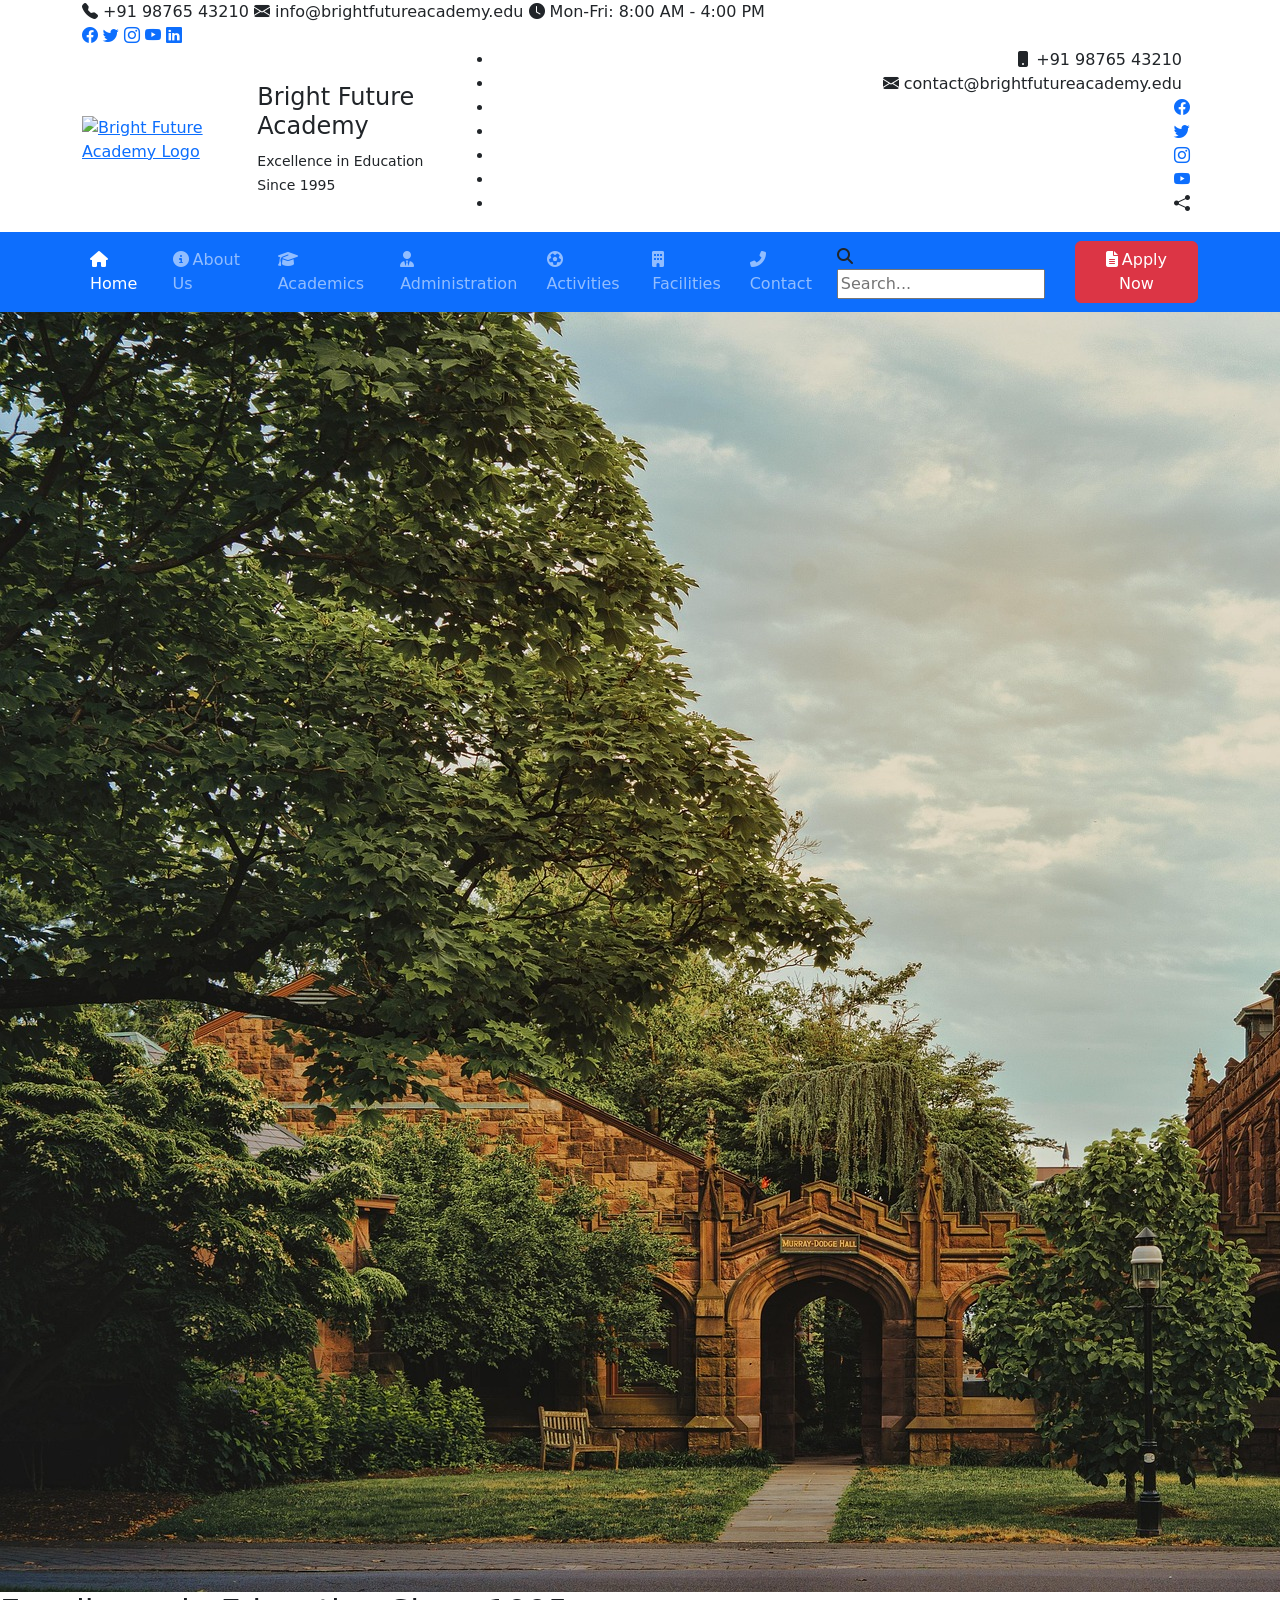
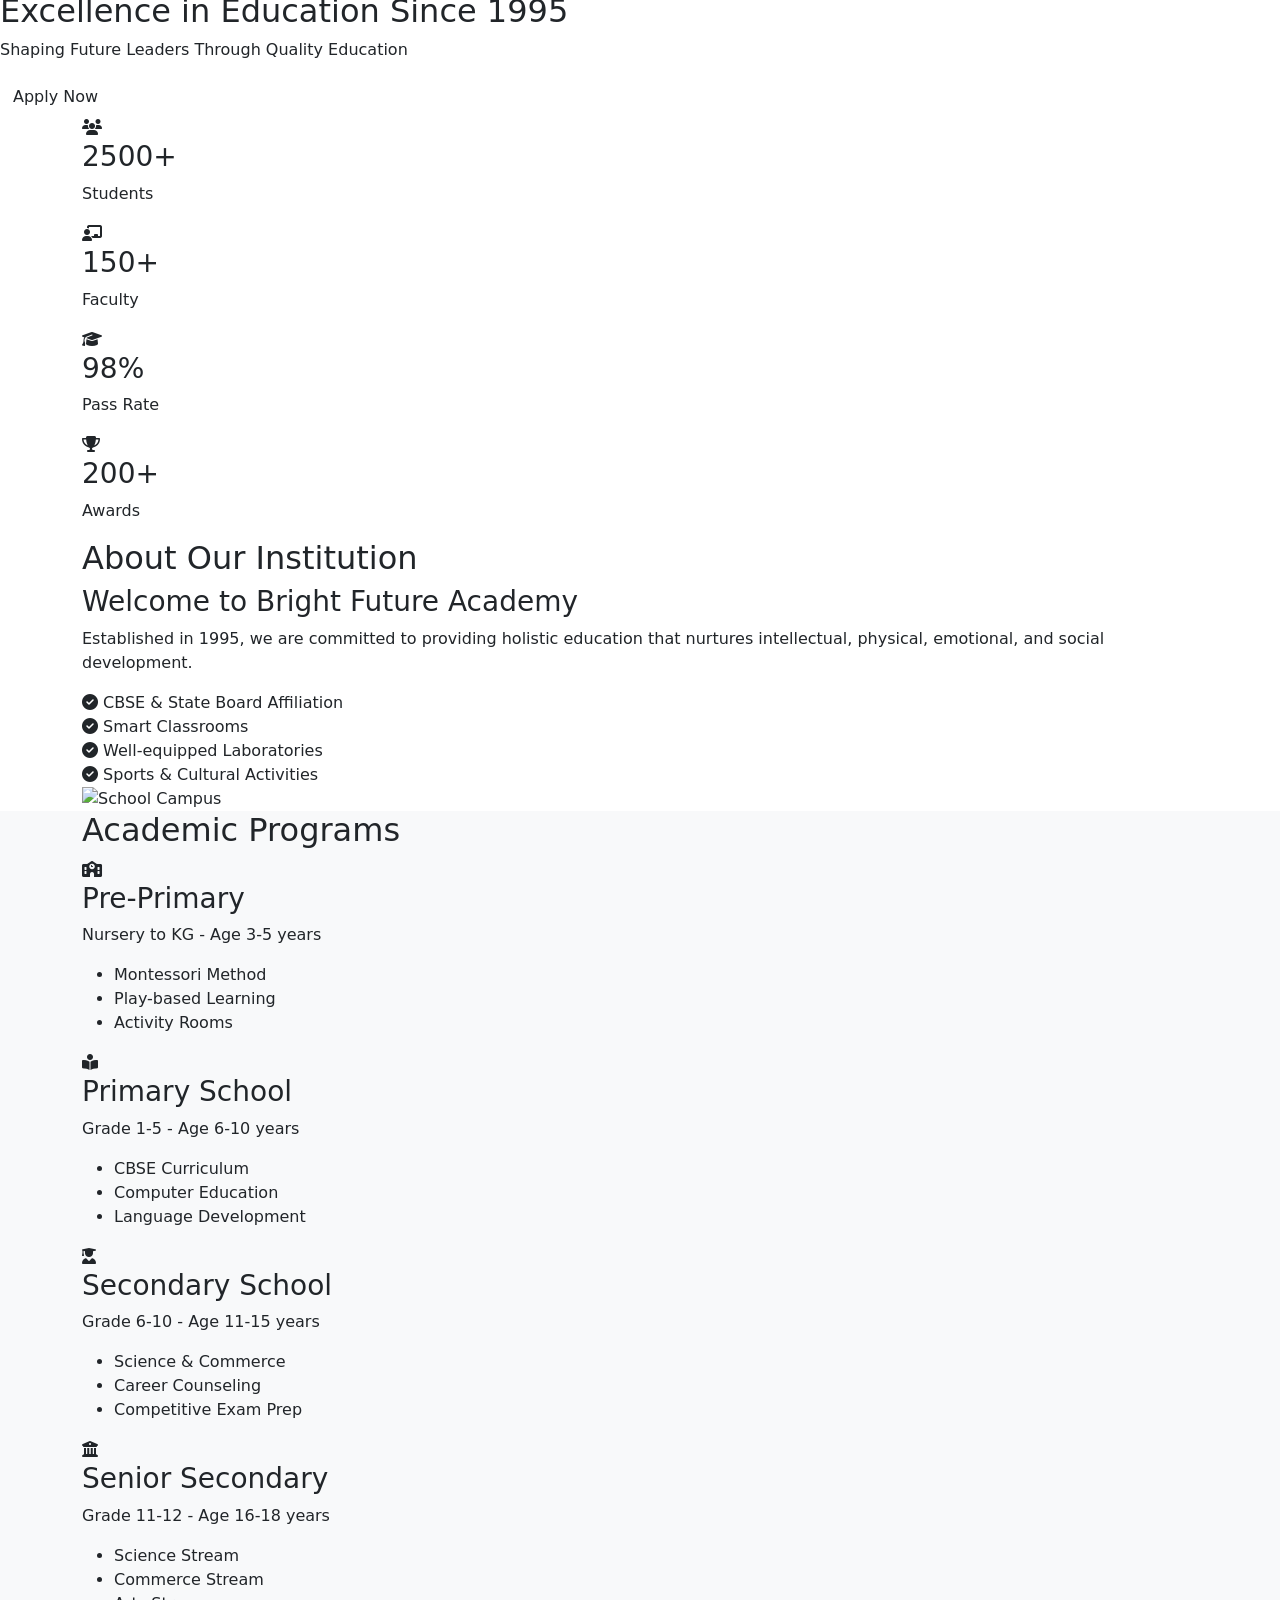
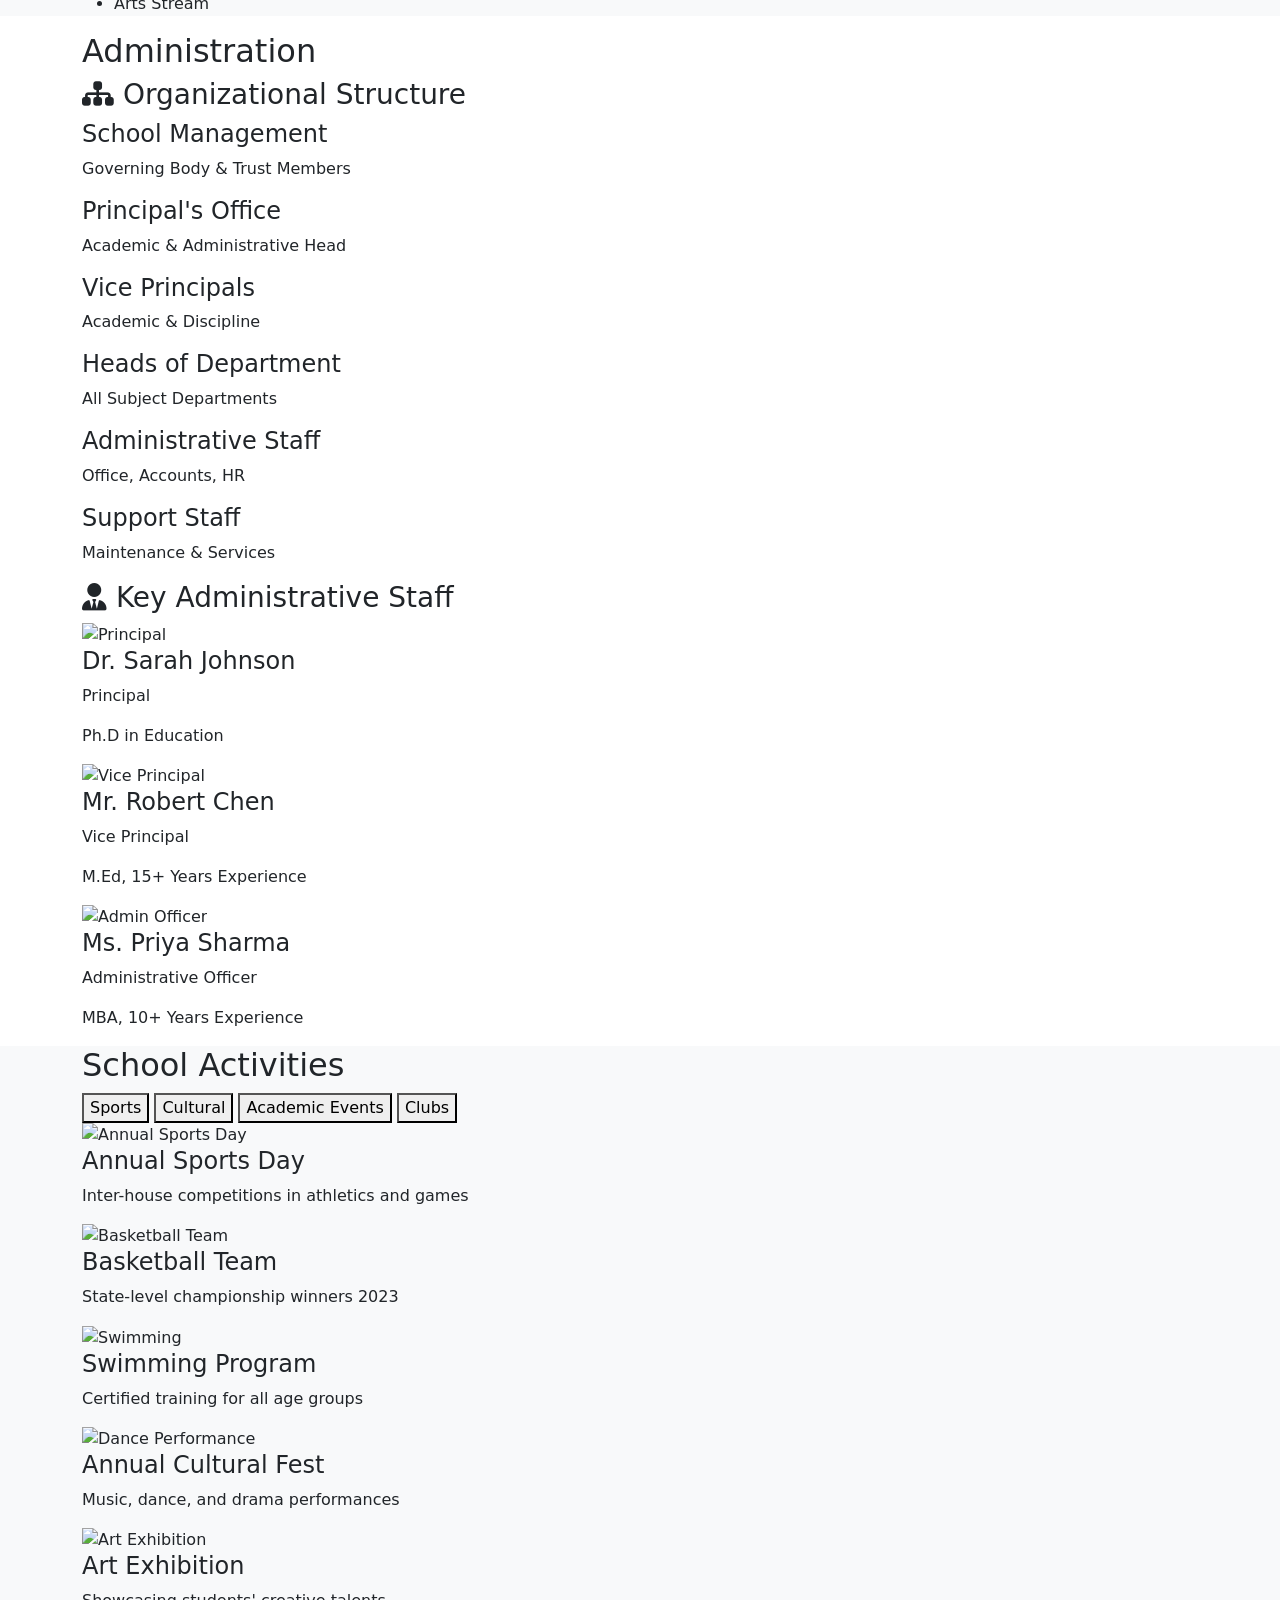
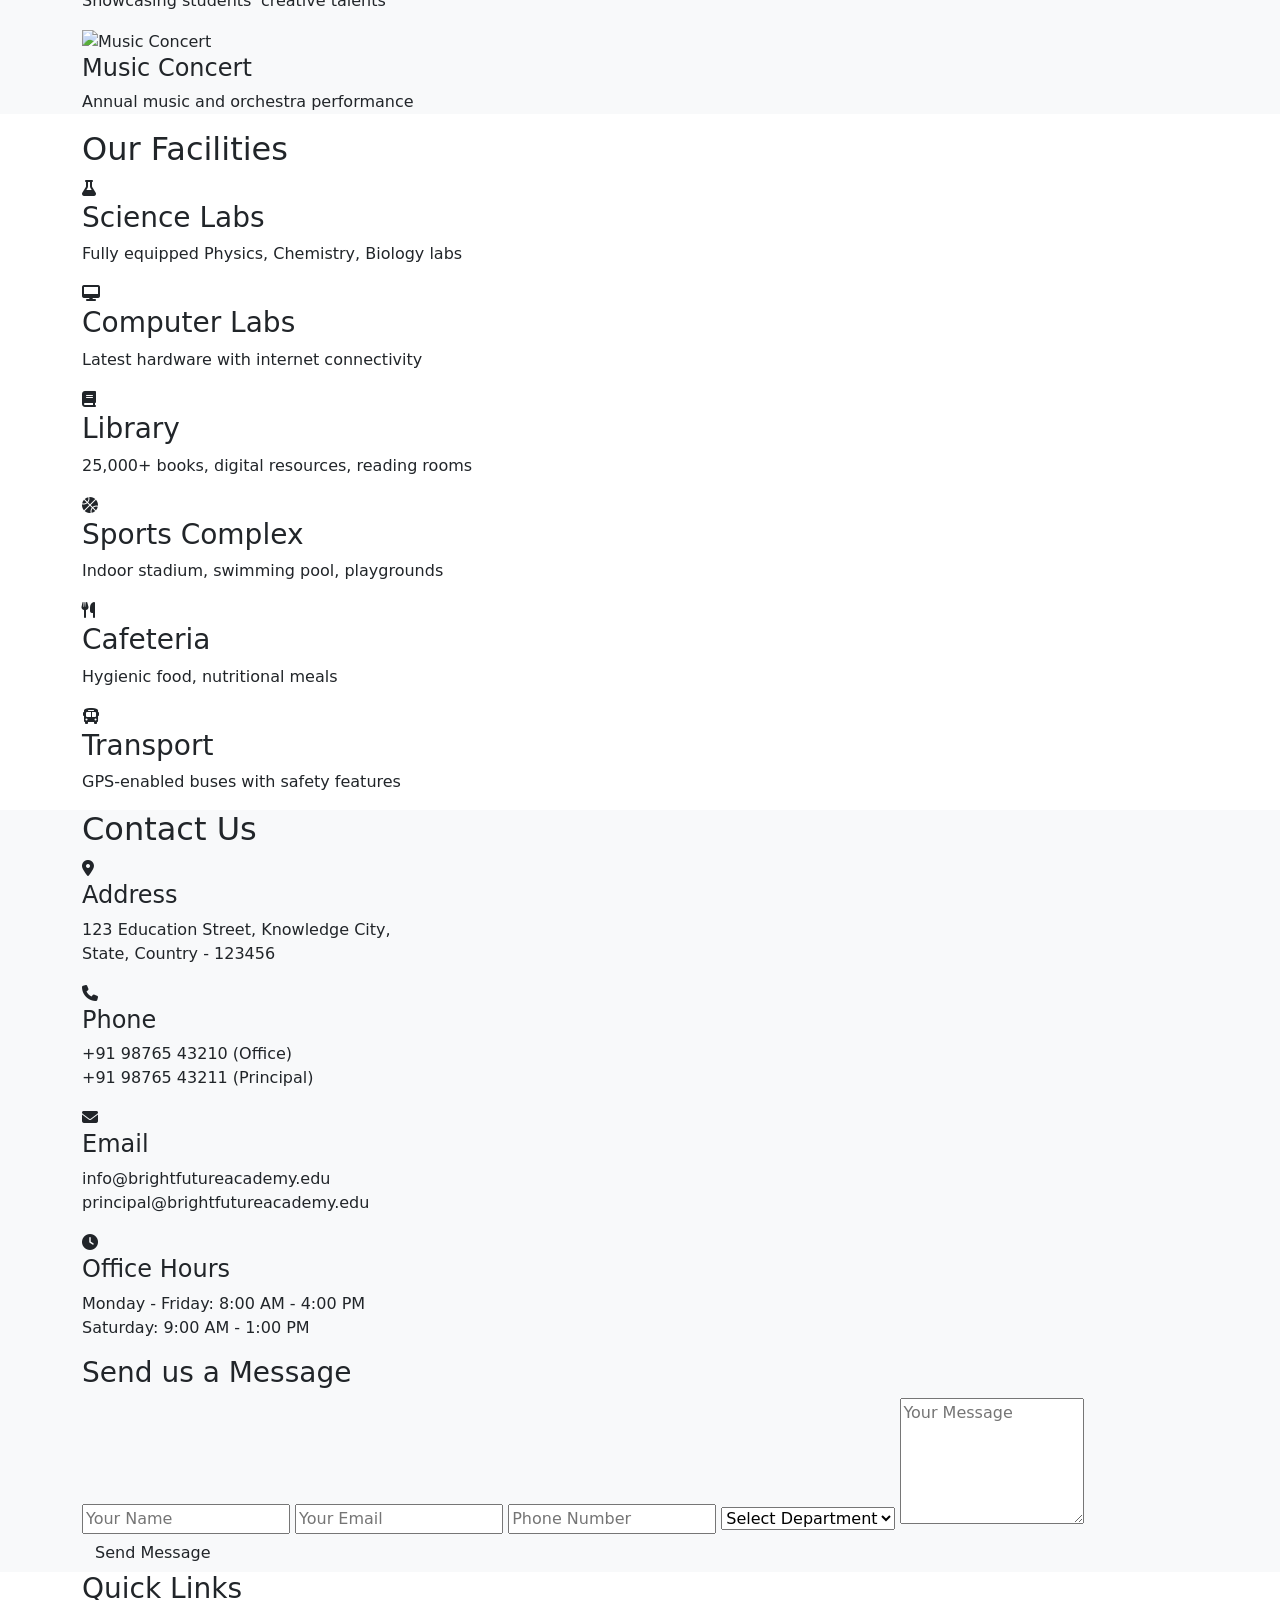
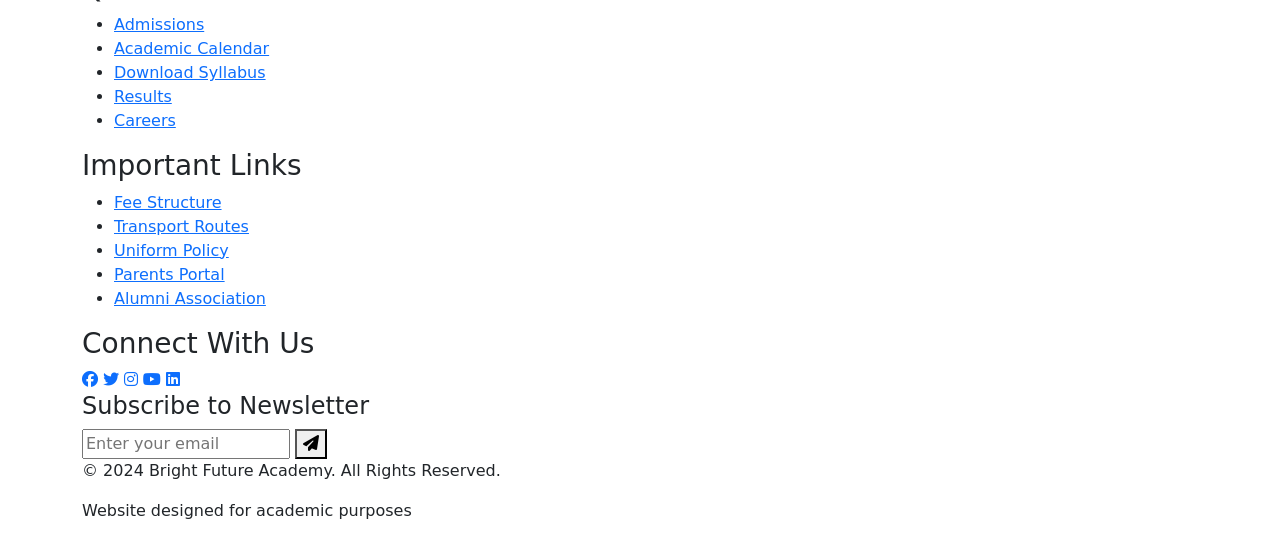
==== index.html @ 8e67bc0a "initial commit" ====
<!DOCTYPE html>
<html lang="en">
<head>
    <meta charset="UTF-8">
    <meta name="viewport" content="width=device-width, initial-scale=1.0">
    <title>Bright Future Academy | Home</title>
    
    <!-- Bootstrap CSS -->
    <link href="https://cdn.jsdelivr.net/npm/bootstrap@5.3.0-alpha1/dist/css/bootstrap.min.css" rel="stylesheet">
    
    <!-- Bootstrap Icons -->
    <link rel="stylesheet" href="https://cdn.jsdelivr.net/npm/bootstrap-icons@1.10.3/font/bootstrap-icons.css">
    
    <!-- Font Awesome -->
    <link rel="stylesheet" href="https://cdnjs.cloudflare.com/ajax/libs/font-awesome/6.4.0/css/all.min.css">
    
    <!-- Custom CSS -->
    <link rel="stylesheet" href="style.css">
    
    <!-- Google Fonts -->
    <link rel="preconnect" href="https://fonts.googleapis.com">
    <link rel="preconnect" href="https://fonts.gstatic.com" crossorigin>
    <link href="https://fonts.googleapis.com/css2?family=Poppins:wght@300;400;500;600;700&family=Roboto:wght@300;400;500&display=swap" rel="stylesheet">
</head>
<body>
    <!-- University-Style Header Top -->
    <div class="header-top">
        <div class="container">
            <div class="header-top-content">
                <div class="header-contact">
                    <span><i class="bi bi-telephone-fill"></i> +91 98765 43210</span>
                    <span><i class="bi bi-envelope-fill"></i> info@brightfutureacademy.edu</span>
                    <span><i class="bi bi-clock-fill"></i> Mon-Fri: 8:00 AM - 4:00 PM</span>
                </div>
                <div class="header-social">
                    <a href="#"><i class="bi bi-facebook"></i></a>
                    <a href="#"><i class="bi bi-twitter"></i></a>
                    <a href="#"><i class="bi bi-instagram"></i></a>
                    <a href="#"><i class="bi bi-youtube"></i></a>
                    <a href="#"><i class="bi bi-linkedin"></i></a>
                </div>
            </div>
        </div>
    </div>

    <!-- Main Header Middle -->
    <div class="header-middle">
        <div class="container">
            <div class="row align-items-center">
                <div class="col-xl-4 col-lg-6 col-md-6 col-sm-12">
                    <div class="header-middle-left">
                        <div class="header-middle-logo d-flex align-items-center">
                            <a href="#home">
                                <img src="https://via.placeholder.com/70x70/2c3e50/ffffff?text=BFA" alt="Bright Future Academy Logo" height="70">
                            </a>
                            <div class="ms-3">
                                <h4 class="brand-name">Bright Future Academy</h4>
                                <small>Excellence in Education Since 1995</small>
                            </div>
                        </div>
                    </div>
                </div>
                <div class="col-xl-8 col-lg-6 col-md-6 col-sm-12">
                    <div class="header-middle-right">
                        <ul class="header-middle-contact text-end flex-wrap justify-between">
                            <li class="me-3">
                                <i class="bi bi-phone-fill"></i>
                                <span>+91 98765 43210</span>
                            </li>
                            <li class="me-3">
                                <i class="bi bi-envelope-fill"></i>
                                <span>contact@brightfutureacademy.edu</span>
                            </li>
                            <!-- Social Media Icons -->
                            <li class="me-2 social-media-icons">
                                <a href="https://www.facebook.com" target="_blank">
                                    <i class="bi bi-facebook"></i>
                                </a>
                            </li>
                            <li class="me-2 social-media-icons">
                                <a href="https://twitter.com" target="_blank">
                                    <i class="bi bi-twitter"></i>
                                </a>
                            </li>
                            <li class="me-2 social-media-icons">
                                <a href="https://instagram.com" target="_blank">
                                    <i class="bi bi-instagram"></i>
                                </a>
                            </li>
                            <li class="me-2 social-media-icons">
                                <a href="https://youtube.com" target="_blank">
                                    <i class="bi bi-youtube"></i>
                                </a>
                            </li>

                            <!-- Share Dropdown -->
                            <li class="dropdown show">
                                <div class="me-2" id="shareButton" data-bs-toggle="dropdown" aria-expanded="false">
                                    <i class="bi bi-share-fill"></i>
                                </div>
                                <div class="dropdown-menu dropdown-menu-end" aria-labelledby="shareButton">
                                    <a class="dropdown-item" href="https://www.facebook.com/sharer/sharer.php?u=https%3A%2F%2Fbrightfutureacademy.edu" target="_blank">
                                        <i class="bi bi-facebook me-2"></i>Share on Facebook
                                    </a>
                                    <a class="dropdown-item" href="https://twitter.com/intent/tweet?text=Check+out+Bright+Future+Academy+Website&amp;url=https%3A%2F%2Fbrightfutureacademy.edu" target="_blank">
                                        <i class="bi bi-twitter me-2"></i>Share on Twitter
                                    </a>
                                    <a class="dropdown-item" href="https://www.linkedin.com/sharing/share-offsite/?url=https%3A%2F%2Fbrightfutureacademy.edu" target="_blank">
                                        <i class="bi bi-linkedin me-2"></i>Share on LinkedIn
                                    </a>
                                </div>
                            </li>
                        </ul>
                    </div>
                </div>
            </div>
        </div>
    </div>

    <!-- Navigation Bar -->
    <nav class="navbar navbar-expand-lg navbar-dark bg-primary sticky-top">
        <div class="container">
            <button class="navbar-toggler" type="button" data-bs-toggle="collapse" data-bs-target="#navbarNav">
                <span class="navbar-toggler-icon"></span>
            </button>
            <div class="collapse navbar-collapse" id="navbarNav">
                <ul class="navbar-nav mx-auto">
                    <li class="nav-item">
                        <a class="nav-link active" href="#home">
                            <i class="fas fa-home me-1"></i>Home
                        </a>
                    </li>
                    <li class="nav-item">
                        <a class="nav-link" href="#about">
                            <i class="fas fa-info-circle me-1"></i>About Us
                        </a>
                    </li>
                    <li class="nav-item">
                        <a class="nav-link" href="#academics">
                            <i class="fas fa-graduation-cap me-1"></i>Academics
                        </a>
                    </li>
                    <li class="nav-item">
                        <a class="nav-link" href="#administration">
                            <i class="fas fa-user-tie me-1"></i>Administration
                        </a>
                    </li>
                    <li class="nav-item">
                        <a class="nav-link" href="#activities">
                            <i class="fas fa-futbol me-1"></i>Activities
                        </a>
                    </li>
                    <li class="nav-item">
                        <a class="nav-link" href="#facilities">
                            <i class="fas fa-building me-1"></i>Facilities
                        </a>
                    </li>
                    <li class="nav-item">
                        <a class="nav-link" href="#contact">
                            <i class="fas fa-phone-alt me-1"></i>Contact
                        </a>
                    </li>
                </ul>
                <div class="nav-search">
                    <i class="fas fa-search"></i>
                    <input type="text" placeholder="Search...">
                </div>
                <div class="nav-cta ms-3">
                    <a href="#admissions" class="btn btn-danger">
                        <i class="fas fa-file-alt me-1"></i>Apply Now
                    </a>
                </div>
            </div>
        </div>
    </nav>

    <!-- Hero Section -->
    <section id="home" class="hero">
        <div class="hero-slider">
            <div class="slide active">
                <img src="static/school.jpg" alt="School Building">
                <div class="hero-content">
                    <h2>Excellence in Education Since 1995</h2>
                    <p>Shaping Future Leaders Through Quality Education</p>
                    <a href="#admissions" class="btn">Apply Now</a>
                </div>
            </div>
        </div>
    </section>

    <!-- Quick Info Bar -->
    <section class="quick-info">
        <div class="container">
            <div class="info-item">
                <i class="fas fa-users"></i>
                <div>
                    <h3>2500+</h3>
                    <p>Students</p>
                </div>
            </div>
            <div class="info-item">
                <i class="fas fa-chalkboard-teacher"></i>
                <div>
                    <h3>150+</h3>
                    <p>Faculty</p>
                </div>
            </div>
            <div class="info-item">
                <i class="fas fa-graduation-cap"></i>
                <div>
                    <h3>98%</h3>
                    <p>Pass Rate</p>
                </div>
            </div>
            <div class="info-item">
                <i class="fas fa-trophy"></i>
                <div>
                    <h3>200+</h3>
                    <p>Awards</p>
                </div>
            </div>
        </div>
    </section>

    <!-- About Section -->
    <section id="about" class="section">
        <div class="container">
            <h2 class="section-title">About Our Institution</h2>
            <div class="about-content">
                <div class="about-text">
                    <h3>Welcome to Bright Future Academy</h3>
                    <p>Established in 1995, we are committed to providing holistic education that nurtures intellectual, physical, emotional, and social development.</p>
                    <div class="features">
                        <div class="feature">
                            <i class="fas fa-check-circle"></i>
                            <span>CBSE & State Board Affiliation</span>
                        </div>
                        <div class="feature">
                            <i class="fas fa-check-circle"></i>
                            <span>Smart Classrooms</span>
                        </div>
                        <div class="feature">
                            <i class="fas fa-check-circle"></i>
                            <span>Well-equipped Laboratories</span>
                        </div>
                        <div class="feature">
                            <i class="fas fa-check-circle"></i>
                            <span>Sports & Cultural Activities</span>
                        </div>
                    </div>
                </div>
                <div class="about-image">
                    <img src="https://images.unsplash.com/photo-1498243691581-b145c3f54a5a?ixlib=rb-4.0.3&ixid=M3wxMjA3fDB8MHxwaG90by1wYWdlfHx8fGVufDB8fHx8fA%3D%3D&auto=format&fit=crop&w=2070&q=80" alt="School Campus">
                </div>
            </div>
        </div>
    </section>

    <!-- Academics Section -->
    <section id="academics" class="section bg-light">
        <div class="container">
            <h2 class="section-title">Academic Programs</h2>
            <div class="academics-grid">
                <div class="academic-card">
                    <i class="fas fa-school"></i>
                    <h3>Pre-Primary</h3>
                    <p>Nursery to KG - Age 3-5 years</p>
                    <ul>
                        <li>Montessori Method</li>
                        <li>Play-based Learning</li>
                        <li>Activity Rooms</li>
                    </ul>
                </div>
                <div class="academic-card">
                    <i class="fas fa-book-reader"></i>
                    <h3>Primary School</h3>
                    <p>Grade 1-5 - Age 6-10 years</p>
                    <ul>
                        <li>CBSE Curriculum</li>
                        <li>Computer Education</li>
                        <li>Language Development</li>
                    </ul>
                </div>
                <div class="academic-card">
                    <i class="fas fa-user-graduate"></i>
                    <h3>Secondary School</h3>
                    <p>Grade 6-10 - Age 11-15 years</p>
                    <ul>
                        <li>Science & Commerce</li>
                        <li>Career Counseling</li>
                        <li>Competitive Exam Prep</li>
                    </ul>
                </div>
                <div class="academic-card">
                    <i class="fas fa-university"></i>
                    <h3>Senior Secondary</h3>
                    <p>Grade 11-12 - Age 16-18 years</p>
                    <ul>
                        <li>Science Stream</li>
                        <li>Commerce Stream</li>
                        <li>Arts Stream</li>
                    </ul>
                </div>
            </div>
        </div>
    </section>

    <!-- Administration Section -->
    <section id="administration" class="section">
        <div class="container">
            <h2 class="section-title">Administration</h2>
            <div class="admin-content">
                <div class="admin-structure">
                    <h3><i class="fas fa-sitemap"></i> Organizational Structure</h3>
                    <div class="structure-grid">
                        <div class="structure-item">
                            <h4>School Management</h4>
                            <p>Governing Body & Trust Members</p>
                        </div>
                        <div class="structure-item">
                            <h4>Principal's Office</h4>
                            <p>Academic & Administrative Head</p>
                        </div>
                        <div class="structure-item">
                            <h4>Vice Principals</h4>
                            <p>Academic & Discipline</p>
                        </div>
                        <div class="structure-item">
                            <h4>Heads of Department</h4>
                            <p>All Subject Departments</p>
                        </div>
                        <div class="structure-item">
                            <h4>Administrative Staff</h4>
                            <p>Office, Accounts, HR</p>
                        </div>
                        <div class="structure-item">
                            <h4>Support Staff</h4>
                            <p>Maintenance & Services</p>
                        </div>
                    </div>
                </div>

                <div class="admin-staff">
                    <h3><i class="fas fa-user-tie"></i> Key Administrative Staff</h3>
                    <div class="staff-grid">
                        <div class="staff-card">
                            <img src="https://images.unsplash.com/photo-1582750433449-648ed127bb54?ixlib=rb-4.0.3&ixid=M3wxMjA3fDB8MHxwaG90by1wYWdlfHx8fGVufDB8fHx8fA%3D%3D&auto=format&fit=crop&w=2067&q=80" alt="Principal">
                            <h4>Dr. Sarah Johnson</h4>
                            <p>Principal</p>
                            <p>Ph.D in Education</p>
                        </div>
                        <div class="staff-card">
                            <img src="https://images.unsplash.com/photo-1560250097-0b93528c311a?ixlib=rb-4.0.3&ixid=M3wxMjA3fDB8MHxwaG90by1wYWdlfHx8fGVufDB8fHx8fA%3D%3D&auto=format&fit=crop&w=1974&q=80" alt="Vice Principal">
                            <h4>Mr. Robert Chen</h4>
                            <p>Vice Principal</p>
                            <p>M.Ed, 15+ Years Experience</p>
                        </div>
                        <div class="staff-card">
                            <img src="https://images.unsplash.com/photo-1573496359142-b8d87734a5a2?ixlib=rb-4.0.3&ixid=M3wxMjA3fDB8MHxwaG90by1wYWdlfHx8fGVufDB8fHx8fA%3D%3D&auto=format&fit=crop&w=1976&q=80" alt="Admin Officer">
                            <h4>Ms. Priya Sharma</h4>
                            <p>Administrative Officer</p>
                            <p>MBA, 10+ Years Experience</p>
                        </div>
                    </div>
                </div>
            </div>
        </div>
    </section>

    <!-- Activities Section -->
    <section id="activities" class="section bg-light">
        <div class="container">
            <h2 class="section-title">School Activities</h2>
            <div class="tabs">
                <button class="tab-btn active" data-tab="sports">Sports</button>
                <button class="tab-btn" data-tab="cultural">Cultural</button>
                <button class="tab-btn" data-tab="academic-events">Academic Events</button>
                <button class="tab-btn" data-tab="clubs">Clubs</button>
            </div>
            
            <div class="tab-content active" id="sports">
                <div class="activity-grid">
                    <div class="activity-card">
                        <img src="https://images.unsplash.com/photo-1517649763962-0c623066013b?ixlib=rb-4.0.3&ixid=M3wxMjA3fDB8MHxwaG90by1wYWdlfHx8fGVufDB8fHx8fA%3D%3D&auto=format&fit=crop&w=2070&q=80" alt="Annual Sports Day">
                        <h4>Annual Sports Day</h4>
                        <p>Inter-house competitions in athletics and games</p>
                    </div>
                    <div class="activity-card">
                        <img src="https://images.unsplash.com/photo-1544919982-b61976a0d7ed?ixlib=rb-4.0.3&ixid=M3wxMjA3fDB8MHxwaG90by1wYWdlfHx8fGVufDB8fHx8fA%3D%3D&auto=format&fit=crop&w=2069&q=80" alt="Basketball Team">
                        <h4>Basketball Team</h4>
                        <p>State-level championship winners 2023</p>
                    </div>
                    <div class="activity-card">
                        <img src="https://images.unsplash.com/photo-1571019613454-1cb2f99b2d8b?ixlib=rb-4.0.3&ixid=M3wxMjA3fDB8MHxwaG90by1wYWdlfHx8fGVufDB8fHx8fA%3D%3D&auto=format&fit=crop&w=2070&q=80" alt="Swimming">
                        <h4>Swimming Program</h4>
                        <p>Certified training for all age groups</p>
                    </div>
                </div>
            </div>
            
            <div class="tab-content" id="cultural">
                <div class="activity-grid">
                    <div class="activity-card">
                        <img src="https://images.unsplash.com/photo-1511795409834-ef04bbd61622?ixlib=rb-4.0.3&ixid=M3wxMjA3fDB8MHxwaG90by1wYWdlfHx8fGVufDB8fHx8fA%3D%3D&auto=format&fit=crop&w=2069&q=80" alt="Dance Performance">
                        <h4>Annual Cultural Fest</h4>
                        <p>Music, dance, and drama performances</p>
                    </div>
                    <div class="activity-card">
                        <img src="https://images.unsplash.com/photo-1507003211169-0a1dd7228f2d?ixlib=rb-4.0.3&ixid=M3wxMjA3fDB8MHxwaG90by1wYWdlfHx8fGVufDB8fHx8fA%3D%3D&auto=format&fit=crop&w=1974&q=80" alt="Art Exhibition">
                        <h4>Art Exhibition</h4>
                        <p>Showcasing students' creative talents</p>
                    </div>
                    <div class="activity-card">
                        <img src="https://images.unsplash.com/photo-1511379938547-c1f69419868d?ixlib=rb-4.0.3&ixid=M3wxMjA3fDB8MHxwaG90by1wYWdlfHx8fGVufDB8fHx8fA%3D%3D&auto=format&fit=crop&w=2070&q=80" alt="Music Concert">
                        <h4>Music Concert</h4>
                        <p>Annual music and orchestra performance</p>
                    </div>
                </div>
            </div>
        </div>
    </section>

    <!-- Facilities Section -->
    <section id="facilities" class="section">
        <div class="container">
            <h2 class="section-title">Our Facilities</h2>
            <div class="facilities-grid">
                <div class="facility-card">
                    <div class="facility-icon">
                        <i class="fas fa-flask"></i>
                    </div>
                    <h3>Science Labs</h3>
                    <p>Fully equipped Physics, Chemistry, Biology labs</p>
                </div>
                <div class="facility-card">
                    <div class="facility-icon">
                        <i class="fas fa-desktop"></i>
                    </div>
                    <h3>Computer Labs</h3>
                    <p>Latest hardware with internet connectivity</p>
                </div>
                <div class="facility-card">
                    <div class="facility-icon">
                        <i class="fas fa-book"></i>
                    </div>
                    <h3>Library</h3>
                    <p>25,000+ books, digital resources, reading rooms</p>
                </div>
                <div class="facility-card">
                    <div class="facility-icon">
                        <i class="fas fa-basketball-ball"></i>
                    </div>
                    <h3>Sports Complex</h3>
                    <p>Indoor stadium, swimming pool, playgrounds</p>
                </div>
                <div class="facility-card">
                    <div class="facility-icon">
                        <i class="fas fa-utensils"></i>
                    </div>
                    <h3>Cafeteria</h3>
                    <p>Hygienic food, nutritional meals</p>
                </div>
                <div class="facility-card">
                    <div class="facility-icon">
                        <i class="fas fa-bus"></i>
                    </div>
                    <h3>Transport</h3>
                    <p>GPS-enabled buses with safety features</p>
                </div>
            </div>
        </div>
    </section>

    <!-- Contact Section -->
    <section id="contact" class="section bg-light">
        <div class="container">
            <h2 class="section-title">Contact Us</h2>
            <div class="contact-content">
                <div class="contact-info">
                    <div class="contact-item">
                        <i class="fas fa-map-marker-alt"></i>
                        <div>
                            <h4>Address</h4>
                            <p>123 Education Street, Knowledge City,<br>State, Country - 123456</p>
                        </div>
                    </div>
                    <div class="contact-item">
                        <i class="fas fa-phone"></i>
                        <div>
                            <h4>Phone</h4>
                            <p>+91 98765 43210 (Office)<br>+91 98765 43211 (Principal)</p>
                        </div>
                    </div>
                    <div class="contact-item">
                        <i class="fas fa-envelope"></i>
                        <div>
                            <h4>Email</h4>
                            <p>info@brightfutureacademy.edu<br>principal@brightfutureacademy.edu</p>
                        </div>
                    </div>
                    <div class="contact-item">
                        <i class="fas fa-clock"></i>
                        <div>
                            <h4>Office Hours</h4>
                            <p>Monday - Friday: 8:00 AM - 4:00 PM<br>Saturday: 9:00 AM - 1:00 PM</p>
                        </div>
                    </div>
                </div>
                <div class="contact-form">
                    <h3>Send us a Message</h3>
                    <form id="contactForm">
                        <input type="text" placeholder="Your Name" required>
                        <input type="email" placeholder="Your Email" required>
                        <input type="tel" placeholder="Phone Number">
                        <select required>
                            <option value="">Select Department</option>
                            <option>Admissions</option>
                            <option>Principal's Office</option>
                            <option>Administration</option>
                            <option>Accounts</option>
                            <option>Other</option>
                        </select>
                        <textarea placeholder="Your Message" rows="5" required></textarea>
                        <button type="submit" class="btn">Send Message</button>
                    </form>
                </div>
            </div>
        </div>
    </section>

    <!-- Footer -->
    <footer>
        <div class="container">
            <div class="footer-content">
                <div class="footer-section">
                    <h3>Quick Links</h3>
                    <ul>
                        <li><a href="#admissions">Admissions</a></li>
                        <li><a href="#calendar">Academic Calendar</a></li>
                        <li><a href="#syllabus">Download Syllabus</a></li>
                        <li><a href="#results">Results</a></li>
                        <li><a href="#careers">Careers</a></li>
                    </ul>
                </div>
                <div class="footer-section">
                    <h3>Important Links</h3>
                    <ul>
                        <li><a href="#fee-structure">Fee Structure</a></li>
                        <li><a href="#transport">Transport Routes</a></li>
                        <li><a href="#uniform">Uniform Policy</a></li>
                        <li><a href="#parents-portal">Parents Portal</a></li>
                        <li><a href="#alumni">Alumni Association</a></li>
                    </ul>
                </div>
                <div class="footer-section">
                    <h3>Connect With Us</h3>
                    <div class="social-links">
                        <a href="#"><i class="fab fa-facebook"></i></a>
                        <a href="#"><i class="fab fa-twitter"></i></a>
                        <a href="#"><i class="fab fa-instagram"></i></a>
                        <a href="#"><i class="fab fa-youtube"></i></a>
                        <a href="#"><i class="fab fa-linkedin"></i></a>
                    </div>
                    <div class="newsletter">
                        <h4>Subscribe to Newsletter</h4>
                        <form>
                            <input type="email" placeholder="Enter your email">
                            <button type="submit"><i class="fas fa-paper-plane"></i></button>
                        </form>
                    </div>
                </div>
            </div>
            <div class="footer-bottom">
                <p>&copy; 2024 Bright Future Academy. All Rights Reserved.</p>
                <p>Website designed for academic purposes</p>
            </div>
        </div>
    </footer>

    <!-- Bootstrap JS Bundle -->
    <script src="https://cdn.jsdelivr.net/npm/bootstrap@5.3.0-alpha1/dist/js/bootstrap.bundle.min.js"></script>
    
    <!-- Custom JavaScript -->
    <script src="script.js"></script>
</body>
</html>
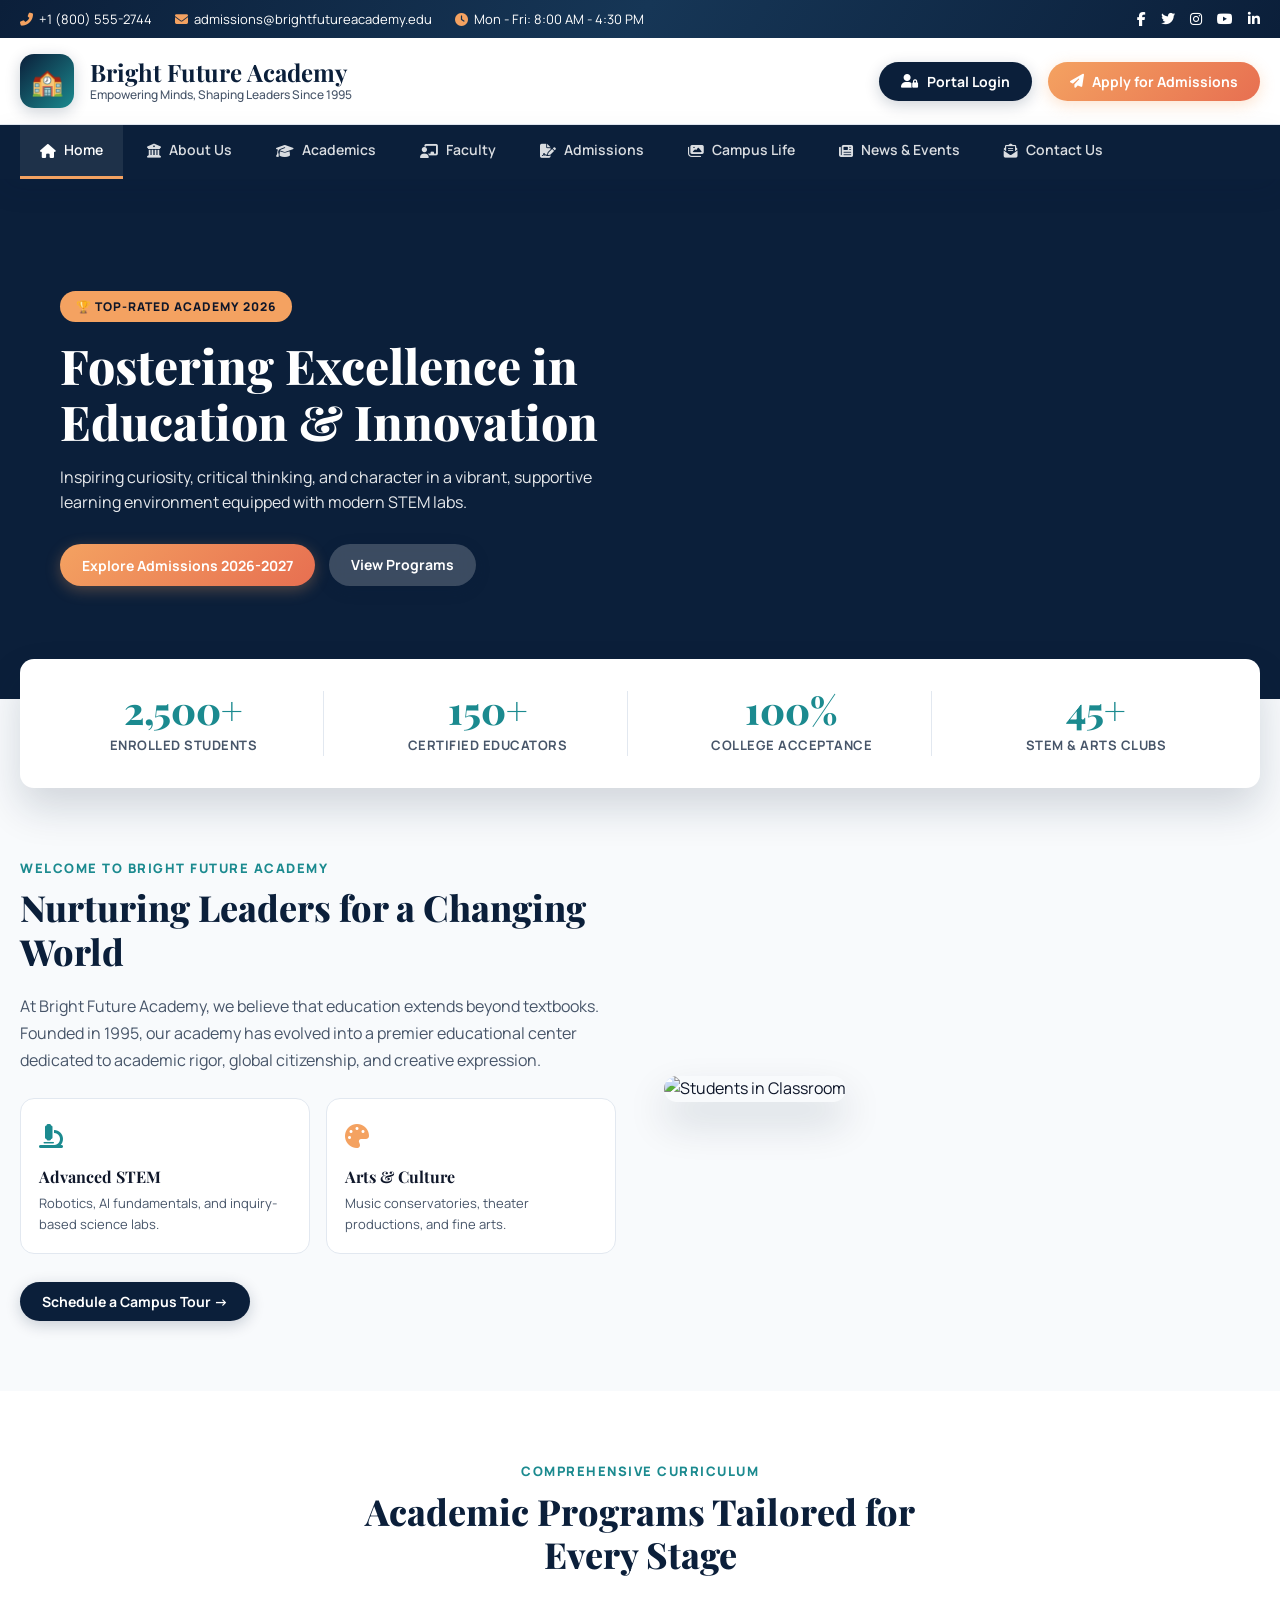
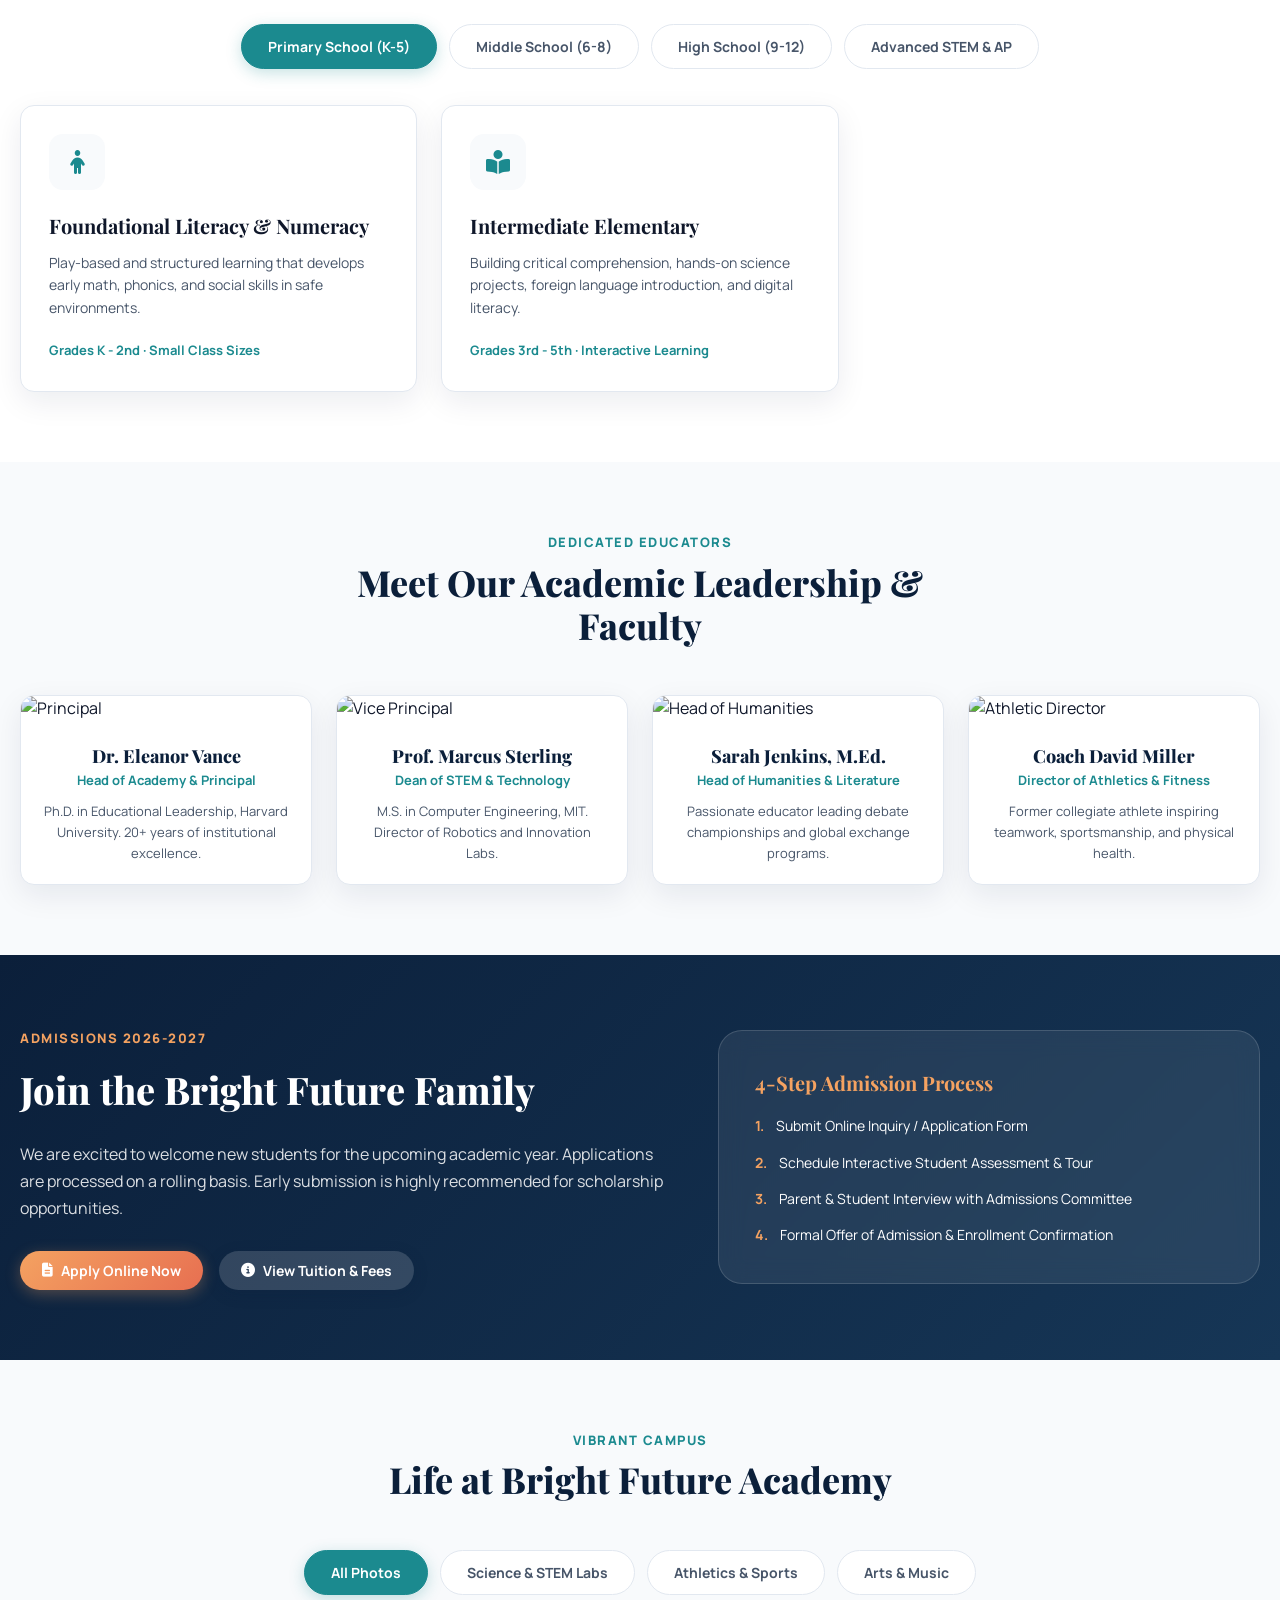
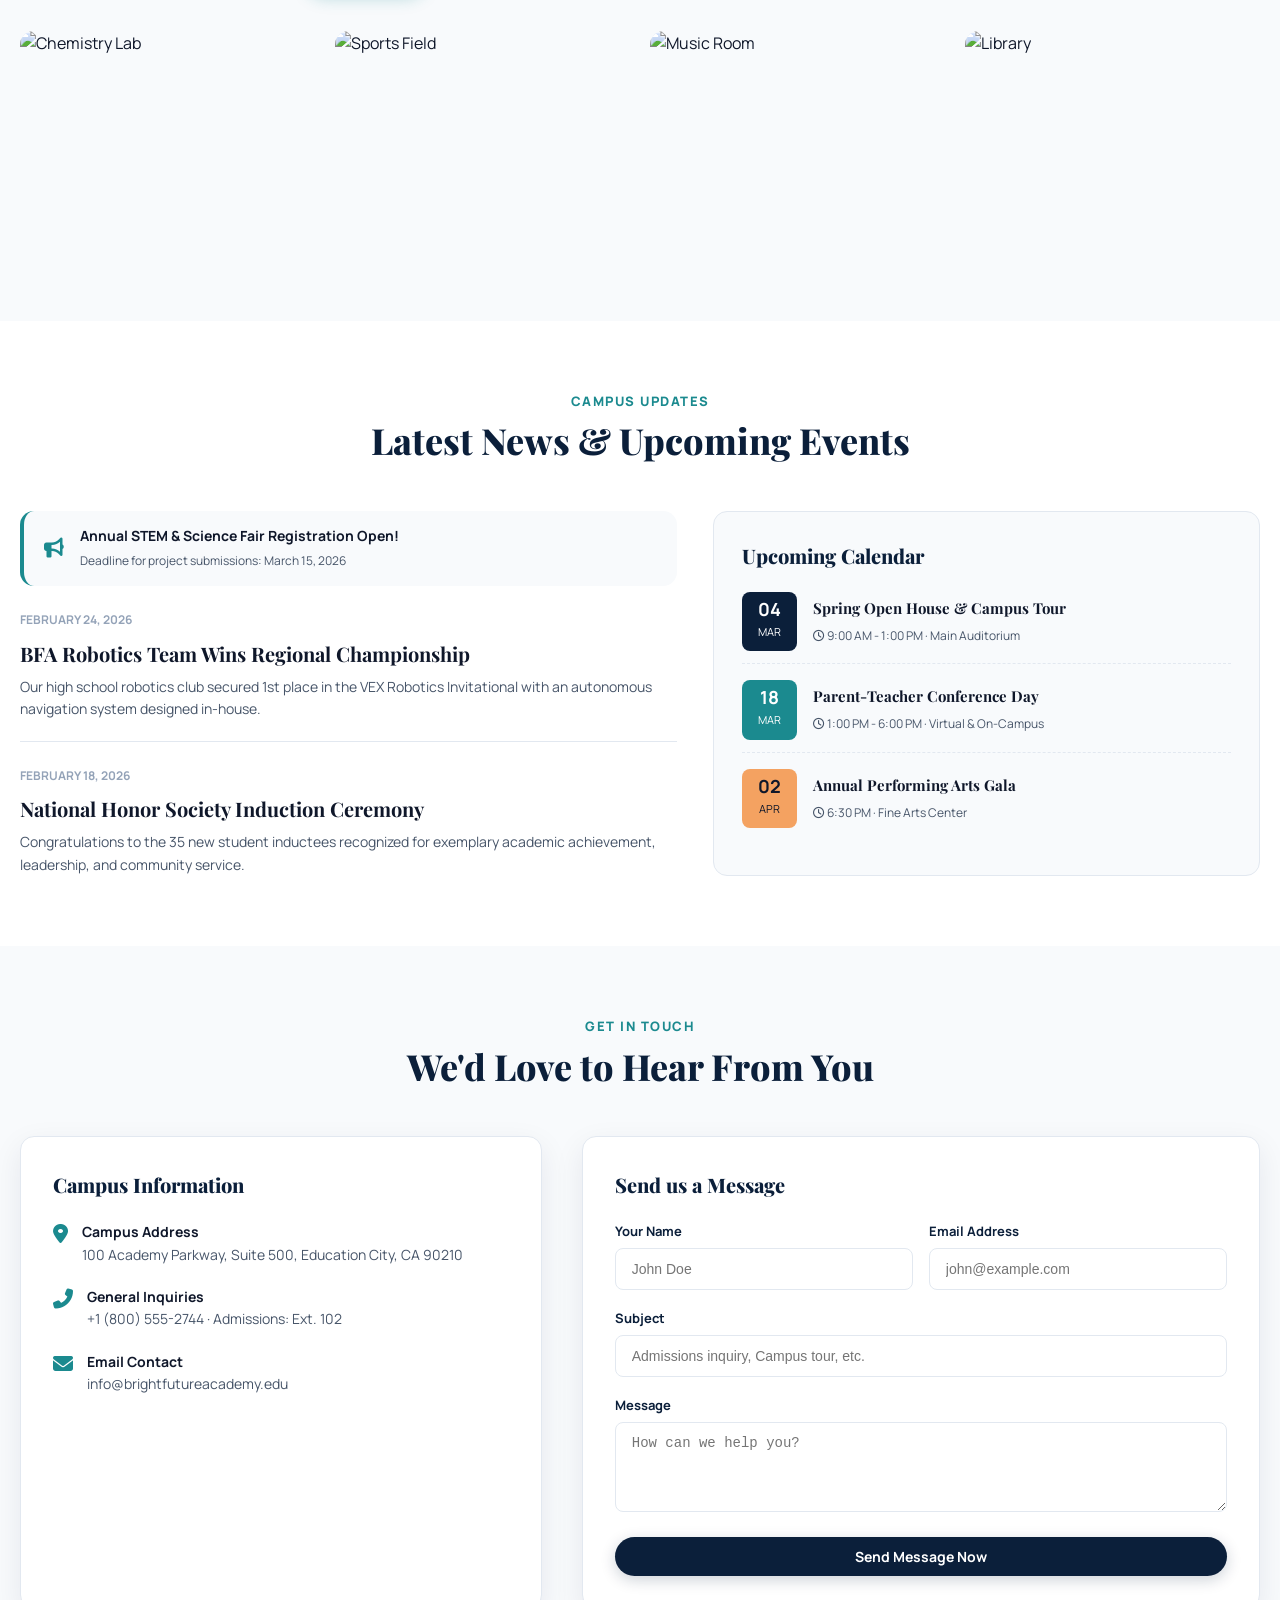
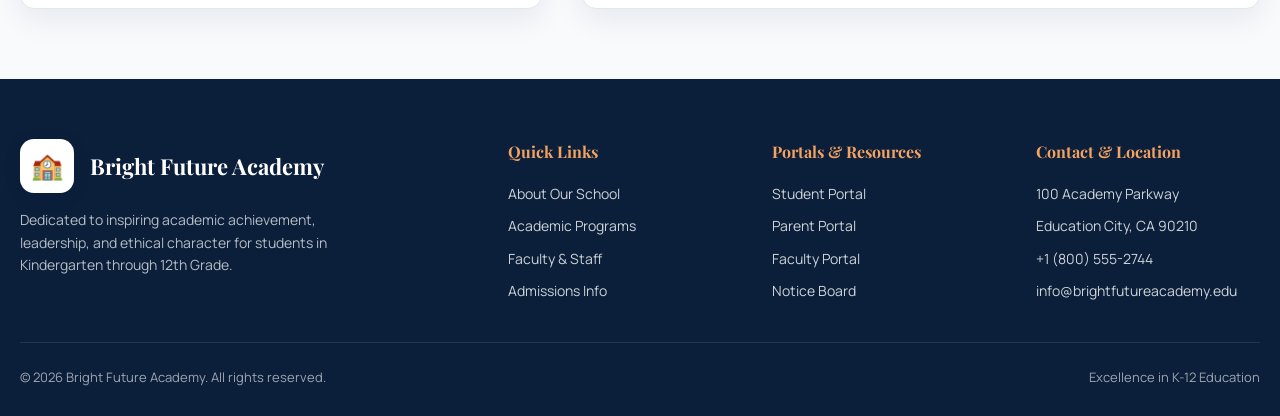
==== commit 321fa054: "Complete Bright Future Academy school website with responsive design, hero slider, admissions inquir" ====
--- a/index.html
+++ b/index.html
@@ -1,586 +1,645 @@
 <!DOCTYPE html>
 <html lang="en">
 <head>
-    <meta charset="UTF-8">
-    <meta name="viewport" content="width=device-width, initial-scale=1.0">
-    <title>Bright Future Academy | Home</title>
-    
-    <!-- Bootstrap CSS -->
-    <link href="https://cdn.jsdelivr.net/npm/bootstrap@5.3.0-alpha1/dist/css/bootstrap.min.css" rel="stylesheet">
-    
-    <!-- Bootstrap Icons -->
-    <link rel="stylesheet" href="https://cdn.jsdelivr.net/npm/bootstrap-icons@1.10.3/font/bootstrap-icons.css">
-    
-    <!-- Font Awesome -->
-    <link rel="stylesheet" href="https://cdnjs.cloudflare.com/ajax/libs/font-awesome/6.4.0/css/all.min.css">
-    
-    <!-- Custom CSS -->
-    <link rel="stylesheet" href="style.css">
-    
-    <!-- Google Fonts -->
-    <link rel="preconnect" href="https://fonts.googleapis.com">
-    <link rel="preconnect" href="https://fonts.gstatic.com" crossorigin>
-    <link href="https://fonts.googleapis.com/css2?family=Poppins:wght@300;400;500;600;700&family=Roboto:wght@300;400;500&display=swap" rel="stylesheet">
+  <meta charset="UTF-8">
+  <meta name="viewport" content="width=device-width, initial-scale=1.0">
+  <title>Bright Future Academy | Excellence in K-12 Education & STEM</title>
+  <meta name="description" content="Bright Future Academy is a premier educational institution providing world-class academic programs, state-of-the-art STEM labs, and holistic character building since 1995.">
+  <link rel="stylesheet" href="style.css">
+  <link rel="stylesheet" href="https://cdnjs.cloudflare.com/ajax/libs/font-awesome/6.4.0/css/all.min.css">
 </head>
 <body>
-    <!-- University-Style Header Top -->
-    <div class="header-top">
+
+  <!-- Top Info Bar -->
+  <div class="header-top">
+    <div class="container header-top-content">
+      <div class="header-contact">
+        <span><i class="fas fa-phone-alt"></i> +1 (800) 555-2744</span>
+        <span><i class="fas fa-envelope"></i> admissions@brightfutureacademy.edu</span>
+        <span><i class="fas fa-clock"></i> Mon - Fri: 8:00 AM - 4:30 PM</span>
+      </div>
+      <div class="header-social">
+        <a href="#" aria-label="Facebook"><i class="fab fa-facebook-f"></i></a>
+        <a href="#" aria-label="Twitter"><i class="fab fa-twitter"></i></a>
+        <a href="#" aria-label="Instagram"><i class="fab fa-instagram"></i></a>
+        <a href="#" aria-label="YouTube"><i class="fab fa-youtube"></i></a>
+        <a href="#" aria-label="LinkedIn"><i class="fab fa-linkedin-in"></i></a>
+      </div>
+    </div>
+  </div>
+
+  <!-- Branding Header -->
+  <header class="header-middle">
+    <div class="container d-flex justify-content-between align-items-center" style="display: flex; justify-content: space-between; align-items: center;">
+      <div class="brand-wrapper">
+        <div class="brand-logo-badge">🏫</div>
+        <div>
+          <h1 class="brand-name">Bright Future Academy</h1>
+          <p class="brand-motto">Empowering Minds, Shaping Leaders Since 1995</p>
+        </div>
+      </div>
+
+      <div class="header-actions">
+        <button class="btn-primary-custom" onclick="openModal('portalModal')">
+          <i class="fas fa-user-lock"></i>
+          <span>Portal Login</span>
+        </button>
+        <button class="btn-accent-custom" onclick="openModal('admissionsModal')">
+          <i class="fas fa-paper-plane"></i>
+          <span>Apply for Admissions</span>
+        </button>
+      </div>
+    </div>
+  </header>
+
+  <!-- Sticky Navbar -->
+  <nav class="navbar-custom">
+    <div class="container">
+      <ul class="nav-list">
+        <li><a href="#home" class="nav-link-custom active"><i class="fas fa-home"></i> Home</a></li>
+        <li><a href="#about" class="nav-link-custom"><i class="fas fa-university"></i> About Us</a></li>
+        <li><a href="#academics" class="nav-link-custom"><i class="fas fa-graduation-cap"></i> Academics</a></li>
+        <li><a href="#faculty" class="nav-link-custom"><i class="fas fa-chalkboard-teacher"></i> Faculty</a></li>
+        <li><a href="#admissions" class="nav-link-custom"><i class="fas fa-file-signature"></i> Admissions</a></li>
+        <li><a href="#gallery" class="nav-link-custom"><i class="fas fa-images"></i> Campus Life</a></li>
+        <li><a href="#news" class="nav-link-custom"><i class="fas fa-newspaper"></i> News & Events</a></li>
+        <li><a href="#contact" class="nav-link-custom"><i class="fas fa-envelope-open-text"></i> Contact Us</a></li>
+      </ul>
+    </div>
+  </nav>
+
+  <!-- Main Content -->
+  <main id="home">
+
+    <!-- Hero Carousel Section -->
+    <section class="hero-slider">
+      <div class="slide active" style="background-image: url('https://images.unsplash.com/photo-1523050854058-8df90110c9f1?w=1600&q=80');">
+        <div class="slide-overlay"></div>
         <div class="container">
-            <div class="header-top-content">
-                <div class="header-contact">
-                    <span><i class="bi bi-telephone-fill"></i> +91 98765 43210</span>
-                    <span><i class="bi bi-envelope-fill"></i> info@brightfutureacademy.edu</span>
-                    <span><i class="bi bi-clock-fill"></i> Mon-Fri: 8:00 AM - 4:00 PM</span>
-                </div>
-                <div class="header-social">
-                    <a href="#"><i class="bi bi-facebook"></i></a>
-                    <a href="#"><i class="bi bi-twitter"></i></a>
-                    <a href="#"><i class="bi bi-instagram"></i></a>
-                    <a href="#"><i class="bi bi-youtube"></i></a>
-                    <a href="#"><i class="bi bi-linkedin"></i></a>
-                </div>
-            </div>
-        </div>
-    </div>
-
-    <!-- Main Header Middle -->
-    <div class="header-middle">
+          <div class="slide-content">
+            <span class="slide-badge">🏆 Top-Rated Academy 2026</span>
+            <h2 class="slide-title">Fostering Excellence in Education & Innovation</h2>
+            <p class="slide-text">Inspiring curiosity, critical thinking, and character in a vibrant, supportive learning environment equipped with modern STEM labs.</p>
+            <div style="display: flex; gap: 14px;">
+              <button class="btn-accent-custom" onclick="openModal('admissionsModal')">Explore Admissions 2026-2027</button>
+              <a href="#academics" class="btn-primary-custom" style="background: rgba(255,255,255,0.2); backdrop-filter: blur(8px);">View Programs</a>
+            </div>
+          </div>
+        </div>
+      </div>
+
+      <div class="slide" style="background-image: url('https://images.unsplash.com/photo-1509062522246-3755977927d7?w=1600&q=80');">
+        <div class="slide-overlay"></div>
         <div class="container">
-            <div class="row align-items-center">
-                <div class="col-xl-4 col-lg-6 col-md-6 col-sm-12">
-                    <div class="header-middle-left">
-                        <div class="header-middle-logo d-flex align-items-center">
-                            <a href="#home">
-                                <img src="https://via.placeholder.com/70x70/2c3e50/ffffff?text=BFA" alt="Bright Future Academy Logo" height="70">
-                            </a>
-                            <div class="ms-3">
-                                <h4 class="brand-name">Bright Future Academy</h4>
-                                <small>Excellence in Education Since 1995</small>
-                            </div>
-                        </div>
-                    </div>
-                </div>
-                <div class="col-xl-8 col-lg-6 col-md-6 col-sm-12">
-                    <div class="header-middle-right">
-                        <ul class="header-middle-contact text-end flex-wrap justify-between">
-                            <li class="me-3">
-                                <i class="bi bi-phone-fill"></i>
-                                <span>+91 98765 43210</span>
-                            </li>
-                            <li class="me-3">
-                                <i class="bi bi-envelope-fill"></i>
-                                <span>contact@brightfutureacademy.edu</span>
-                            </li>
-                            <!-- Social Media Icons -->
-                            <li class="me-2 social-media-icons">
-                                <a href="https://www.facebook.com" target="_blank">
-                                    <i class="bi bi-facebook"></i>
-                                </a>
-                            </li>
-                            <li class="me-2 social-media-icons">
-                                <a href="https://twitter.com" target="_blank">
-                                    <i class="bi bi-twitter"></i>
-                                </a>
-                            </li>
-                            <li class="me-2 social-media-icons">
-                                <a href="https://instagram.com" target="_blank">
-                                    <i class="bi bi-instagram"></i>
-                                </a>
-                            </li>
-                            <li class="me-2 social-media-icons">
-                                <a href="https://youtube.com" target="_blank">
-                                    <i class="bi bi-youtube"></i>
-                                </a>
-                            </li>
-
-                            <!-- Share Dropdown -->
-                            <li class="dropdown show">
-                                <div class="me-2" id="shareButton" data-bs-toggle="dropdown" aria-expanded="false">
-                                    <i class="bi bi-share-fill"></i>
-                                </div>
-                                <div class="dropdown-menu dropdown-menu-end" aria-labelledby="shareButton">
-                                    <a class="dropdown-item" href="https://www.facebook.com/sharer/sharer.php?u=https%3A%2F%2Fbrightfutureacademy.edu" target="_blank">
-                                        <i class="bi bi-facebook me-2"></i>Share on Facebook
-                                    </a>
-                                    <a class="dropdown-item" href="https://twitter.com/intent/tweet?text=Check+out+Bright+Future+Academy+Website&amp;url=https%3A%2F%2Fbrightfutureacademy.edu" target="_blank">
-                                        <i class="bi bi-twitter me-2"></i>Share on Twitter
-                                    </a>
-                                    <a class="dropdown-item" href="https://www.linkedin.com/sharing/share-offsite/?url=https%3A%2F%2Fbrightfutureacademy.edu" target="_blank">
-                                        <i class="bi bi-linkedin me-2"></i>Share on LinkedIn
-                                    </a>
-                                </div>
-                            </li>
-                        </ul>
-                    </div>
-                </div>
-            </div>
-        </div>
-    </div>
-
-    <!-- Navigation Bar -->
-    <nav class="navbar navbar-expand-lg navbar-dark bg-primary sticky-top">
-        <div class="container">
-            <button class="navbar-toggler" type="button" data-bs-toggle="collapse" data-bs-target="#navbarNav">
-                <span class="navbar-toggler-icon"></span>
+          <div class="slide-content">
+            <span class="slide-badge">🔬 State-of-the-Art Facilities</span>
+            <h2 class="slide-title">Empowering Tomorrow's Scientists & Leaders</h2>
+            <p class="slide-text">Hands-on robotics, computer science, performing arts, and championship athletics programs designed for every student's potential.</p>
+            <button class="btn-accent-custom" onclick="openModal('admissionsModal')">Apply Now</button>
+          </div>
+        </div>
+      </div>
+    </section>
+
+    <!-- Stats Banner -->
+    <div class="container">
+      <section class="stats-banner">
+        <div class="stats-grid">
+          <div class="stat-item">
+            <div class="stat-number">2,500+</div>
+            <div class="stat-label">Enrolled Students</div>
+          </div>
+          <div class="stat-item">
+            <div class="stat-number">150+</div>
+            <div class="stat-label">Certified Educators</div>
+          </div>
+          <div class="stat-item">
+            <div class="stat-number">100%</div>
+            <div class="stat-label">College Acceptance</div>
+          </div>
+          <div class="stat-item">
+            <div class="stat-number">45+</div>
+            <div class="stat-label">STEM & Arts Clubs</div>
+          </div>
+        </div>
+      </section>
+    </div>
+
+    <!-- About Us Section -->
+    <section class="section-padding" id="about">
+      <div class="container">
+        <div style="display: grid; grid-template-columns: 1fr 1fr; gap: 48px; align-items: center;">
+          <div>
+            <span class="section-subtitle">Welcome to Bright Future Academy</span>
+            <h2 class="section-title">Nurturing Leaders for a Changing World</h2>
+            <p style="color: var(--slate-600); margin: 20px 0 24px; font-size: 16px; line-height: 1.7;">
+              At Bright Future Academy, we believe that education extends beyond textbooks. Founded in 1995, our academy has evolved into a premier educational center dedicated to academic rigor, global citizenship, and creative expression.
+            </p>
+            <div style="display: grid; grid-template-columns: 1fr 1fr; gap: 16px; margin-bottom: 28px;">
+              <div style="background: var(--white); padding: 18px; border-radius: var(--radius-md); border: 1px solid var(--slate-200);">
+                <div style="color: var(--secondary-color); font-size: 24px; margin-bottom: 8px;"><i class="fas fa-microscope"></i></div>
+                <h4 style="font-size: 16px; margin-bottom: 4px;">Advanced STEM</h4>
+                <p style="font-size: 13px; color: var(--slate-600);">Robotics, AI fundamentals, and inquiry-based science labs.</p>
+              </div>
+              <div style="background: var(--white); padding: 18px; border-radius: var(--radius-md); border: 1px solid var(--slate-200);">
+                <div style="color: var(--accent-color); font-size: 24px; margin-bottom: 8px;"><i class="fas fa-palette"></i></div>
+                <h4 style="font-size: 16px; margin-bottom: 4px;">Arts & Culture</h4>
+                <p style="font-size: 13px; color: var(--slate-600);">Music conservatories, theater productions, and fine arts.</p>
+              </div>
+            </div>
+            <button class="btn-primary-custom" onclick="openModal('admissionsModal')">Schedule a Campus Tour →</button>
+          </div>
+
+          <div style="position: relative;">
+            <img src="https://images.unsplash.com/photo-1580582932707-520aed937b7b?w=800&q=80" alt="Students in Classroom" style="width: 100%; border-radius: var(--radius-lg); box-shadow: var(--box-shadow-strong);" />
+          </div>
+        </div>
+      </div>
+    </section>
+
+    <!-- Academic Programs -->
+    <section class="section-padding" id="academics" style="background: var(--white);">
+      <div class="container">
+        <div class="section-header">
+          <span class="section-subtitle">Comprehensive Curriculum</span>
+          <h2 class="section-title">Academic Programs Tailored for Every Stage</h2>
+        </div>
+
+        <div class="program-tabs">
+          <button class="tab-btn active" onclick="switchProgramTab('primary')">Primary School (K-5)</button>
+          <button class="tab-btn" onclick="switchProgramTab('middle')">Middle School (6-8)</button>
+          <button class="tab-btn" onclick="switchProgramTab('high')">High School (9-12)</button>
+          <button class="tab-btn" onclick="switchProgramTab('stem')">Advanced STEM & AP</button>
+        </div>
+
+        <div id="program-primary" class="program-content" style="display: grid; grid-template-columns: repeat(auto-fill, minmax(320px, 1fr)); gap: 24px;">
+          <div class="program-card">
+            <div class="program-icon"><i class="fas fa-child"></i></div>
+            <h3 style="font-size: 20px; margin-bottom: 10px;">Foundational Literacy & Numeracy</h3>
+            <p style="font-size: 14px; color: var(--slate-600); margin-bottom: 18px;">Play-based and structured learning that develops early math, phonics, and social skills in safe environments.</p>
+            <strong style="color: var(--secondary-color); font-size: 13px;">Grades K - 2nd · Small Class Sizes</strong>
+          </div>
+          <div class="program-card">
+            <div class="program-icon"><i class="fas fa-book-reader"></i></div>
+            <h3 style="font-size: 20px; margin-bottom: 10px;">Intermediate Elementary</h3>
+            <p style="font-size: 14px; color: var(--slate-600); margin-bottom: 18px;">Building critical comprehension, hands-on science projects, foreign language introduction, and digital literacy.</p>
+            <strong style="color: var(--secondary-color); font-size: 13px;">Grades 3rd - 5th · Interactive Learning</strong>
+          </div>
+        </div>
+
+        <div id="program-middle" class="program-content" style="display: none; grid-template-columns: repeat(auto-fill, minmax(320px, 1fr)); gap: 24px;">
+          <div class="program-card">
+            <div class="program-icon"><i class="fas fa-atom"></i></div>
+            <h3 style="font-size: 20px; margin-bottom: 10px;">Middle School Discovery</h3>
+            <p style="font-size: 14px; color: var(--slate-600); margin-bottom: 18px;">Algebra, physical science, world history, coding fundamentals, and competitive inter-school sports leagues.</p>
+            <strong style="color: var(--secondary-color); font-size: 13px;">Grades 6th - 8th · Exploration Focus</strong>
+          </div>
+        </div>
+
+        <div id="program-high" class="program-content" style="display: none; grid-template-columns: repeat(auto-fill, minmax(320px, 1fr)); gap: 24px;">
+          <div class="program-card">
+            <div class="program-icon"><i class="fas fa-university"></i></div>
+            <h3 style="font-size: 20px; margin-bottom: 10px;">College Preparatory Diploma</h3>
+            <p style="font-size: 14px; color: var(--slate-600); margin-bottom: 18px;">Rigorous humanities, advanced mathematics, lab sciences, college counseling, and SAT/ACT prep workshops.</p>
+            <strong style="color: var(--secondary-color); font-size: 13px;">Grades 9th - 12th · 100% University Placement</strong>
+          </div>
+        </div>
+
+        <div id="program-stem" class="program-content" style="display: none; grid-template-columns: repeat(auto-fill, minmax(320px, 1fr)); gap: 24px;">
+          <div class="program-card">
+            <div class="program-icon"><i class="fas fa-laptop-code"></i></div>
+            <h3 style="font-size: 20px; margin-bottom: 10px;">AP Computer Science & Robotics</h3>
+            <p style="font-size: 14px; color: var(--slate-600); margin-bottom: 18px;">Advanced Placement courses in CS Principles, Calculus BC, Physics C, and VEX Robotics competition team.</p>
+            <strong style="color: var(--secondary-color); font-size: 13px;">Advanced Honors Level</strong>
+          </div>
+        </div>
+      </div>
+    </section>
+
+    <!-- Faculty Showcase -->
+    <section class="section-padding" id="faculty">
+      <div class="container">
+        <div class="section-header">
+          <span class="section-subtitle">Dedicated Educators</span>
+          <h2 class="section-title">Meet Our Academic Leadership & Faculty</h2>
+        </div>
+
+        <div class="faculty-grid">
+          <div class="faculty-card">
+            <img src="https://images.unsplash.com/photo-1573496359142-b8d87734a5a2?w=500&q=80" class="faculty-img" alt="Principal" />
+            <div class="faculty-info">
+              <h3 class="faculty-name">Dr. Eleanor Vance</h3>
+              <div class="faculty-role">Head of Academy & Principal</div>
+              <p style="font-size: 13px; color: var(--slate-600);">Ph.D. in Educational Leadership, Harvard University. 20+ years of institutional excellence.</p>
+            </div>
+          </div>
+
+          <div class="faculty-card">
+            <img src="https://images.unsplash.com/photo-1560250097-0b93528c311a?w=500&q=80" class="faculty-img" alt="Vice Principal" />
+            <div class="faculty-info">
+              <h3 class="faculty-name">Prof. Marcus Sterling</h3>
+              <div class="faculty-role">Dean of STEM & Technology</div>
+              <p style="font-size: 13px; color: var(--slate-600);">M.S. in Computer Engineering, MIT. Director of Robotics and Innovation Labs.</p>
+            </div>
+          </div>
+
+          <div class="faculty-card">
+            <img src="https://images.unsplash.com/photo-1580894732413-e7eb6a97407d?w=500&q=80" class="faculty-img" alt="Head of Humanities" />
+            <div class="faculty-info">
+              <h3 class="faculty-name">Sarah Jenkins, M.Ed.</h3>
+              <div class="faculty-role">Head of Humanities & Literature</div>
+              <p style="font-size: 13px; color: var(--slate-600);">Passionate educator leading debate championships and global exchange programs.</p>
+            </div>
+          </div>
+
+          <div class="faculty-card">
+            <img src="https://images.unsplash.com/photo-1534528741775-53994a69daeb?w=500&q=80" class="faculty-img" alt="Athletic Director" />
+            <div class="faculty-info">
+              <h3 class="faculty-name">Coach David Miller</h3>
+              <div class="faculty-role">Director of Athletics & Fitness</div>
+              <p style="font-size: 13px; color: var(--slate-600);">Former collegiate athlete inspiring teamwork, sportsmanship, and physical health.</p>
+            </div>
+          </div>
+        </div>
+      </div>
+    </section>
+
+    <!-- Admissions Section -->
+    <section class="section-padding" id="admissions" style="background: linear-gradient(135deg, #0b1f3a, #163656); color: var(--white);">
+      <div class="container" style="display: grid; grid-template-columns: 1.2fr 1fr; gap: 48px; align-items: center;">
+        <div>
+          <span style="color: var(--accent-color); font-size: 13px; font-weight: 800; text-transform: uppercase; letter-spacing: 1.5px;">Admissions 2026-2027</span>
+          <h2 style="font-size: 38px; font-weight: 800; margin: 10px 0 20px;">Join the Bright Future Family</h2>
+          <p style="color: rgba(255,255,255,0.85); font-size: 16px; margin-bottom: 28px; line-height: 1.7;">
+            We are excited to welcome new students for the upcoming academic year. Applications are processed on a rolling basis. Early submission is highly recommended for scholarship opportunities.
+          </p>
+
+          <div style="display: flex; gap: 16px; flex-wrap: wrap;">
+            <button class="btn-accent-custom" onclick="openModal('admissionsModal')">
+              <i class="fas fa-file-alt"></i> Apply Online Now
             </button>
-            <div class="collapse navbar-collapse" id="navbarNav">
-                <ul class="navbar-nav mx-auto">
-                    <li class="nav-item">
-                        <a class="nav-link active" href="#home">
-                            <i class="fas fa-home me-1"></i>Home
-                        </a>
-                    </li>
-                    <li class="nav-item">
-                        <a class="nav-link" href="#about">
-                            <i class="fas fa-info-circle me-1"></i>About Us
-                        </a>
-                    </li>
-                    <li class="nav-item">
-                        <a class="nav-link" href="#academics">
-                            <i class="fas fa-graduation-cap me-1"></i>Academics
-                        </a>
-                    </li>
-                    <li class="nav-item">
-                        <a class="nav-link" href="#administration">
-                            <i class="fas fa-user-tie me-1"></i>Administration
-                        </a>
-                    </li>
-                    <li class="nav-item">
-                        <a class="nav-link" href="#activities">
-                            <i class="fas fa-futbol me-1"></i>Activities
-                        </a>
-                    </li>
-                    <li class="nav-item">
-                        <a class="nav-link" href="#facilities">
-                            <i class="fas fa-building me-1"></i>Facilities
-                        </a>
-                    </li>
-                    <li class="nav-item">
-                        <a class="nav-link" href="#contact">
-                            <i class="fas fa-phone-alt me-1"></i>Contact
-                        </a>
-                    </li>
-                </ul>
-                <div class="nav-search">
-                    <i class="fas fa-search"></i>
-                    <input type="text" placeholder="Search...">
-                </div>
-                <div class="nav-cta ms-3">
-                    <a href="#admissions" class="btn btn-danger">
-                        <i class="fas fa-file-alt me-1"></i>Apply Now
-                    </a>
-                </div>
-            </div>
-        </div>
-    </nav>
-
-    <!-- Hero Section -->
-    <section id="home" class="hero">
-        <div class="hero-slider">
-            <div class="slide active">
-                <img src="static/school.jpg" alt="School Building">
-                <div class="hero-content">
-                    <h2>Excellence in Education Since 1995</h2>
-                    <p>Shaping Future Leaders Through Quality Education</p>
-                    <a href="#admissions" class="btn">Apply Now</a>
-                </div>
-            </div>
-        </div>
-    </section>
-
-    <!-- Quick Info Bar -->
-    <section class="quick-info">
-        <div class="container">
-            <div class="info-item">
-                <i class="fas fa-users"></i>
+            <button class="btn-primary-custom" style="background: rgba(255,255,255,0.15);" onclick="openModal('portalModal')">
+              <i class="fas fa-info-circle"></i> View Tuition & Fees
+            </button>
+          </div>
+        </div>
+
+        <div style="background: rgba(255,255,255,0.08); backdrop-filter: blur(12px); border-radius: var(--radius-lg); padding: 36px; border: 1px solid rgba(255,255,255,0.15);">
+          <h3 style="font-size: 20px; margin-bottom: 16px; color: var(--accent-color);">4-Step Admission Process</h3>
+          <ul style="list-style: none; display: flex; flex-direction: column; gap: 14px;">
+            <li style="display: flex; gap: 12px; font-size: 14px;">
+              <strong style="color: var(--accent-color);">1.</strong> Submit Online Inquiry / Application Form
+            </li>
+            <li style="display: flex; gap: 12px; font-size: 14px;">
+              <strong style="color: var(--accent-color);">2.</strong> Schedule Interactive Student Assessment & Tour
+            </li>
+            <li style="display: flex; gap: 12px; font-size: 14px;">
+              <strong style="color: var(--accent-color);">3.</strong> Parent & Student Interview with Admissions Committee
+            </li>
+            <li style="display: flex; gap: 12px; font-size: 14px;">
+              <strong style="color: var(--accent-color);">4.</strong> Formal Offer of Admission & Enrollment Confirmation
+            </li>
+          </ul>
+        </div>
+      </div>
+    </section>
+
+    <!-- Campus Gallery -->
+    <section class="section-padding" id="gallery">
+      <div class="container">
+        <div class="section-header">
+          <span class="section-subtitle">Vibrant Campus</span>
+          <h2 class="section-title">Life at Bright Future Academy</h2>
+        </div>
+
+        <div class="program-tabs gallery-filter">
+          <button class="tab-btn active" data-filter="all">All Photos</button>
+          <button class="tab-btn" data-filter="labs">Science & STEM Labs</button>
+          <button class="tab-btn" data-filter="sports">Athletics & Sports</button>
+          <button class="tab-btn" data-filter="arts">Arts & Music</button>
+        </div>
+
+        <div class="gallery-grid">
+          <div class="gallery-item" data-category="labs" onclick="openLightbox('https://images.unsplash.com/photo-1562774053-701939374585?w=800&q=80', 'Advanced Robotics & Chemistry Lab')">
+            <img src="https://images.unsplash.com/photo-1562774053-701939374585?w=600&q=80" alt="Chemistry Lab" />
+            <div class="gallery-overlay">
+              <h4 style="font-size: 16px;">Advanced Robotics & Chemistry Lab</h4>
+              <span style="font-size: 12px; color: var(--accent-color);">STEM Center</span>
+            </div>
+          </div>
+
+          <div class="gallery-item" data-category="sports" onclick="openLightbox('https://images.unsplash.com/photo-1574629810360-7efbbe195018?w=800&q=80', 'Olympic-Size Athletic Complex')">
+            <img src="https://images.unsplash.com/photo-1574629810360-7efbbe195018?w=600&q=80" alt="Sports Field" />
+            <div class="gallery-overlay">
+              <h4 style="font-size: 16px;">Olympic-Size Athletic Complex</h4>
+              <span style="font-size: 12px; color: var(--accent-color);">Sports & Wellness</span>
+            </div>
+          </div>
+
+          <div class="gallery-item" data-category="arts" onclick="openLightbox('https://images.unsplash.com/photo-1511671782779-c97d3d27a1d4?w=800&q=80', 'Music Conservatory Studio')">
+            <img src="https://images.unsplash.com/photo-1511671782779-c97d3d27a1d4?w=600&q=80" alt="Music Room" />
+            <div class="gallery-overlay">
+              <h4 style="font-size: 16px;">Music Conservatory Studio</h4>
+              <span style="font-size: 12px; color: var(--accent-color);">Arts Academy</span>
+            </div>
+          </div>
+
+          <div class="gallery-item" data-category="labs" onclick="openLightbox('https://images.unsplash.com/photo-1521587760476-6c12a4b040da?w=800&q=80', 'Digital Innovation Library')">
+            <img src="https://images.unsplash.com/photo-1521587760476-6c12a4b040da?w=600&q=80" alt="Library" />
+            <div class="gallery-overlay">
+              <h4 style="font-size: 16px;">Digital Innovation Library</h4>
+              <span style="font-size: 12px; color: var(--accent-color);">Resource Center</span>
+            </div>
+          </div>
+        </div>
+      </div>
+    </section>
+
+    <!-- News & Events -->
+    <section class="section-padding" id="news" style="background: var(--white);">
+      <div class="container">
+        <div class="section-header">
+          <span class="section-subtitle">Campus Updates</span>
+          <h2 class="section-title">Latest News & Upcoming Events</h2>
+        </div>
+
+        <div style="display: grid; grid-template-columns: 1.2fr 1fr; gap: 36px;">
+          <!-- News Posts -->
+          <div>
+            <div style="display: flex; align-items: center; gap: 16px; margin-bottom: 20px; padding: 14px 20px; background: var(--light-bg); border-radius: var(--radius-md); border-left: 4px solid var(--secondary-color);">
+              <i class="fas fa-bullhorn" style="color: var(--secondary-color); font-size: 20px;"></i>
+              <div>
+                <strong style="display: block; font-size: 14px;">Annual STEM & Science Fair Registration Open!</strong>
+                <span style="font-size: 12px; color: var(--slate-600);">Deadline for project submissions: March 15, 2026</span>
+              </div>
+            </div>
+
+            <div style="border-bottom: 1px solid var(--slate-200); padding-bottom: 20px; margin-bottom: 20px;">
+              <span style="font-size: 12px; color: var(--slate-400); font-weight: 700;">FEBRUARY 24, 2026</span>
+              <h3 style="font-size: 20px; margin: 6px 0;">BFA Robotics Team Wins Regional Championship</h3>
+              <p style="font-size: 14px; color: var(--slate-600);">Our high school robotics club secured 1st place in the VEX Robotics Invitational with an autonomous navigation system designed in-house.</p>
+            </div>
+
+            <div>
+              <span style="font-size: 12px; color: var(--slate-400); font-weight: 700;">FEBRUARY 18, 2026</span>
+              <h3 style="font-size: 20px; margin: 6px 0;">National Honor Society Induction Ceremony</h3>
+              <p style="font-size: 14px; color: var(--slate-600);">Congratulations to the 35 new student inductees recognized for exemplary academic achievement, leadership, and community service.</p>
+            </div>
+          </div>
+
+          <!-- Upcoming Events Calendar -->
+          <div style="background: var(--light-bg); border-radius: var(--radius-md); padding: 28px; border: 1px solid var(--slate-200);">
+            <h3 style="font-size: 20px; font-weight: 800; margin-bottom: 20px; color: var(--primary-color);">Upcoming Calendar</h3>
+
+            <div style="display: flex; flex-direction: column; gap: 16px;">
+              <div style="display: flex; gap: 16px; align-items: center; padding-bottom: 12px; border-bottom: 1px dashed var(--slate-200);">
+                <div style="background: var(--primary-color); color: var(--white); padding: 8px 14px; border-radius: var(--radius-sm); text-align: center; min-width: 55px;">
+                  <strong style="display: block; font-size: 18px; line-height: 1;">04</strong>
+                  <span style="font-size: 11px; text-transform: uppercase;">MAR</span>
+                </div>
                 <div>
-                    <h3>2500+</h3>
-                    <p>Students</p>
-                </div>
-            </div>
-            <div class="info-item">
-                <i class="fas fa-chalkboard-teacher"></i>
+                  <h4 style="font-size: 15px; margin-bottom: 2px;">Spring Open House & Campus Tour</h4>
+                  <span style="font-size: 12px; color: var(--slate-600);"><i class="far fa-clock"></i> 9:00 AM - 1:00 PM · Main Auditorium</span>
+                </div>
+              </div>
+
+              <div style="display: flex; gap: 16px; align-items: center; padding-bottom: 12px; border-bottom: 1px dashed var(--slate-200);">
+                <div style="background: var(--secondary-color); color: var(--white); padding: 8px 14px; border-radius: var(--radius-sm); text-align: center; min-width: 55px;">
+                  <strong style="display: block; font-size: 18px; line-height: 1;">18</strong>
+                  <span style="font-size: 11px; text-transform: uppercase;">MAR</span>
+                </div>
                 <div>
-                    <h3>150+</h3>
-                    <p>Faculty</p>
-                </div>
-            </div>
-            <div class="info-item">
-                <i class="fas fa-graduation-cap"></i>
+                  <h4 style="font-size: 15px; margin-bottom: 2px;">Parent-Teacher Conference Day</h4>
+                  <span style="font-size: 12px; color: var(--slate-600);"><i class="far fa-clock"></i> 1:00 PM - 6:00 PM · Virtual & On-Campus</span>
+                </div>
+              </div>
+
+              <div style="display: flex; gap: 16px; align-items: center;">
+                <div style="background: var(--accent-color); color: var(--dark-text); padding: 8px 14px; border-radius: var(--radius-sm); text-align: center; min-width: 55px;">
+                  <strong style="display: block; font-size: 18px; line-height: 1;">02</strong>
+                  <span style="font-size: 11px; text-transform: uppercase;">APR</span>
+                </div>
                 <div>
-                    <h3>98%</h3>
-                    <p>Pass Rate</p>
-                </div>
-            </div>
-            <div class="info-item">
-                <i class="fas fa-trophy"></i>
+                  <h4 style="font-size: 15px; margin-bottom: 2px;">Annual Performing Arts Gala</h4>
+                  <span style="font-size: 12px; color: var(--slate-600);"><i class="far fa-clock"></i> 6:30 PM · Fine Arts Center</span>
+                </div>
+              </div>
+            </div>
+          </div>
+        </div>
+      </div>
+    </section>
+
+    <!-- Contact Section -->
+    <section class="section-padding" id="contact">
+      <div class="container">
+        <div class="section-header">
+          <span class="section-subtitle">Get in Touch</span>
+          <h2 class="section-title">We'd Love to Hear From You</h2>
+        </div>
+
+        <div style="display: grid; grid-template-columns: 1fr 1.3fr; gap: 40px;">
+          <div style="background: var(--white); padding: 32px; border-radius: var(--radius-md); border: 1px solid var(--slate-200); box-shadow: var(--box-shadow);">
+            <h3 style="font-size: 20px; font-weight: 800; margin-bottom: 20px; color: var(--primary-color);">Campus Information</h3>
+
+            <div style="display: flex; flex-direction: column; gap: 20px; font-size: 14px;">
+              <div style="display: flex; gap: 14px; align-items: flex-start;">
+                <i class="fas fa-map-marker-alt" style="color: var(--secondary-color); font-size: 20px; margin-top: 3px;"></i>
                 <div>
-                    <h3>200+</h3>
-                    <p>Awards</p>
-                </div>
-            </div>
-        </div>
-    </section>
-
-    <!-- About Section -->
-    <section id="about" class="section">
-        <div class="container">
-            <h2 class="section-title">About Our Institution</h2>
-            <div class="about-content">
-                <div class="about-text">
-                    <h3>Welcome to Bright Future Academy</h3>
-                    <p>Established in 1995, we are committed to providing holistic education that nurtures intellectual, physical, emotional, and social development.</p>
-                    <div class="features">
-                        <div class="feature">
-                            <i class="fas fa-check-circle"></i>
-                            <span>CBSE & State Board Affiliation</span>
-                        </div>
-                        <div class="feature">
-                            <i class="fas fa-check-circle"></i>
-                            <span>Smart Classrooms</span>
-                        </div>
-                        <div class="feature">
-                            <i class="fas fa-check-circle"></i>
-                            <span>Well-equipped Laboratories</span>
-                        </div>
-                        <div class="feature">
-                            <i class="fas fa-check-circle"></i>
-                            <span>Sports & Cultural Activities</span>
-                        </div>
-                    </div>
-                </div>
-                <div class="about-image">
-                    <img src="https://images.unsplash.com/photo-1498243691581-b145c3f54a5a?ixlib=rb-4.0.3&ixid=M3wxMjA3fDB8MHxwaG90by1wYWdlfHx8fGVufDB8fHx8fA%3D%3D&auto=format&fit=crop&w=2070&q=80" alt="School Campus">
-                </div>
-            </div>
-        </div>
-    </section>
-
-    <!-- Academics Section -->
-    <section id="academics" class="section bg-light">
-        <div class="container">
-            <h2 class="section-title">Academic Programs</h2>
-            <div class="academics-grid">
-                <div class="academic-card">
-                    <i class="fas fa-school"></i>
-                    <h3>Pre-Primary</h3>
-                    <p>Nursery to KG - Age 3-5 years</p>
-                    <ul>
-                        <li>Montessori Method</li>
-                        <li>Play-based Learning</li>
-                        <li>Activity Rooms</li>
-                    </ul>
-                </div>
-                <div class="academic-card">
-                    <i class="fas fa-book-reader"></i>
-                    <h3>Primary School</h3>
-                    <p>Grade 1-5 - Age 6-10 years</p>
-                    <ul>
-                        <li>CBSE Curriculum</li>
-                        <li>Computer Education</li>
-                        <li>Language Development</li>
-                    </ul>
-                </div>
-                <div class="academic-card">
-                    <i class="fas fa-user-graduate"></i>
-                    <h3>Secondary School</h3>
-                    <p>Grade 6-10 - Age 11-15 years</p>
-                    <ul>
-                        <li>Science & Commerce</li>
-                        <li>Career Counseling</li>
-                        <li>Competitive Exam Prep</li>
-                    </ul>
-                </div>
-                <div class="academic-card">
-                    <i class="fas fa-university"></i>
-                    <h3>Senior Secondary</h3>
-                    <p>Grade 11-12 - Age 16-18 years</p>
-                    <ul>
-                        <li>Science Stream</li>
-                        <li>Commerce Stream</li>
-                        <li>Arts Stream</li>
-                    </ul>
-                </div>
-            </div>
-        </div>
-    </section>
-
-    <!-- Administration Section -->
-    <section id="administration" class="section">
-        <div class="container">
-            <h2 class="section-title">Administration</h2>
-            <div class="admin-content">
-                <div class="admin-structure">
-                    <h3><i class="fas fa-sitemap"></i> Organizational Structure</h3>
-                    <div class="structure-grid">
-                        <div class="structure-item">
-                            <h4>School Management</h4>
-                            <p>Governing Body & Trust Members</p>
-                        </div>
-                        <div class="structure-item">
-                            <h4>Principal's Office</h4>
-                            <p>Academic & Administrative Head</p>
-                        </div>
-                        <div class="structure-item">
-                            <h4>Vice Principals</h4>
-                            <p>Academic & Discipline</p>
-                        </div>
-                        <div class="structure-item">
-                            <h4>Heads of Department</h4>
-                            <p>All Subject Departments</p>
-                        </div>
-                        <div class="structure-item">
-                            <h4>Administrative Staff</h4>
-                            <p>Office, Accounts, HR</p>
-                        </div>
-                        <div class="structure-item">
-                            <h4>Support Staff</h4>
-                            <p>Maintenance & Services</p>
-                        </div>
-                    </div>
-                </div>
-
-                <div class="admin-staff">
-                    <h3><i class="fas fa-user-tie"></i> Key Administrative Staff</h3>
-                    <div class="staff-grid">
-                        <div class="staff-card">
-                            <img src="https://images.unsplash.com/photo-1582750433449-648ed127bb54?ixlib=rb-4.0.3&ixid=M3wxMjA3fDB8MHxwaG90by1wYWdlfHx8fGVufDB8fHx8fA%3D%3D&auto=format&fit=crop&w=2067&q=80" alt="Principal">
-                            <h4>Dr. Sarah Johnson</h4>
-                            <p>Principal</p>
-                            <p>Ph.D in Education</p>
-                        </div>
-                        <div class="staff-card">
-                            <img src="https://images.unsplash.com/photo-1560250097-0b93528c311a?ixlib=rb-4.0.3&ixid=M3wxMjA3fDB8MHxwaG90by1wYWdlfHx8fGVufDB8fHx8fA%3D%3D&auto=format&fit=crop&w=1974&q=80" alt="Vice Principal">
-                            <h4>Mr. Robert Chen</h4>
-                            <p>Vice Principal</p>
-                            <p>M.Ed, 15+ Years Experience</p>
-                        </div>
-                        <div class="staff-card">
-                            <img src="https://images.unsplash.com/photo-1573496359142-b8d87734a5a2?ixlib=rb-4.0.3&ixid=M3wxMjA3fDB8MHxwaG90by1wYWdlfHx8fGVufDB8fHx8fA%3D%3D&auto=format&fit=crop&w=1976&q=80" alt="Admin Officer">
-                            <h4>Ms. Priya Sharma</h4>
-                            <p>Administrative Officer</p>
-                            <p>MBA, 10+ Years Experience</p>
-                        </div>
-                    </div>
-                </div>
-            </div>
-        </div>
-    </section>
-
-    <!-- Activities Section -->
-    <section id="activities" class="section bg-light">
-        <div class="container">
-            <h2 class="section-title">School Activities</h2>
-            <div class="tabs">
-                <button class="tab-btn active" data-tab="sports">Sports</button>
-                <button class="tab-btn" data-tab="cultural">Cultural</button>
-                <button class="tab-btn" data-tab="academic-events">Academic Events</button>
-                <button class="tab-btn" data-tab="clubs">Clubs</button>
-            </div>
-            
-            <div class="tab-content active" id="sports">
-                <div class="activity-grid">
-                    <div class="activity-card">
-                        <img src="https://images.unsplash.com/photo-1517649763962-0c623066013b?ixlib=rb-4.0.3&ixid=M3wxMjA3fDB8MHxwaG90by1wYWdlfHx8fGVufDB8fHx8fA%3D%3D&auto=format&fit=crop&w=2070&q=80" alt="Annual Sports Day">
-                        <h4>Annual Sports Day</h4>
-                        <p>Inter-house competitions in athletics and games</p>
-                    </div>
-                    <div class="activity-card">
-                        <img src="https://images.unsplash.com/photo-1544919982-b61976a0d7ed?ixlib=rb-4.0.3&ixid=M3wxMjA3fDB8MHxwaG90by1wYWdlfHx8fGVufDB8fHx8fA%3D%3D&auto=format&fit=crop&w=2069&q=80" alt="Basketball Team">
-                        <h4>Basketball Team</h4>
-                        <p>State-level championship winners 2023</p>
-                    </div>
-                    <div class="activity-card">
-                        <img src="https://images.unsplash.com/photo-1571019613454-1cb2f99b2d8b?ixlib=rb-4.0.3&ixid=M3wxMjA3fDB8MHxwaG90by1wYWdlfHx8fGVufDB8fHx8fA%3D%3D&auto=format&fit=crop&w=2070&q=80" alt="Swimming">
-                        <h4>Swimming Program</h4>
-                        <p>Certified training for all age groups</p>
-                    </div>
-                </div>
-            </div>
-            
-            <div class="tab-content" id="cultural">
-                <div class="activity-grid">
-                    <div class="activity-card">
-                        <img src="https://images.unsplash.com/photo-1511795409834-ef04bbd61622?ixlib=rb-4.0.3&ixid=M3wxMjA3fDB8MHxwaG90by1wYWdlfHx8fGVufDB8fHx8fA%3D%3D&auto=format&fit=crop&w=2069&q=80" alt="Dance Performance">
-                        <h4>Annual Cultural Fest</h4>
-                        <p>Music, dance, and drama performances</p>
-                    </div>
-                    <div class="activity-card">
-                        <img src="https://images.unsplash.com/photo-1507003211169-0a1dd7228f2d?ixlib=rb-4.0.3&ixid=M3wxMjA3fDB8MHxwaG90by1wYWdlfHx8fGVufDB8fHx8fA%3D%3D&auto=format&fit=crop&w=1974&q=80" alt="Art Exhibition">
-                        <h4>Art Exhibition</h4>
-                        <p>Showcasing students' creative talents</p>
-                    </div>
-                    <div class="activity-card">
-                        <img src="https://images.unsplash.com/photo-1511379938547-c1f69419868d?ixlib=rb-4.0.3&ixid=M3wxMjA3fDB8MHxwaG90by1wYWdlfHx8fGVufDB8fHx8fA%3D%3D&auto=format&fit=crop&w=2070&q=80" alt="Music Concert">
-                        <h4>Music Concert</h4>
-                        <p>Annual music and orchestra performance</p>
-                    </div>
-                </div>
-            </div>
-        </div>
-    </section>
-
-    <!-- Facilities Section -->
-    <section id="facilities" class="section">
-        <div class="container">
-            <h2 class="section-title">Our Facilities</h2>
-            <div class="facilities-grid">
-                <div class="facility-card">
-                    <div class="facility-icon">
-                        <i class="fas fa-flask"></i>
-                    </div>
-                    <h3>Science Labs</h3>
-                    <p>Fully equipped Physics, Chemistry, Biology labs</p>
-                </div>
-                <div class="facility-card">
-                    <div class="facility-icon">
-                        <i class="fas fa-desktop"></i>
-                    </div>
-                    <h3>Computer Labs</h3>
-                    <p>Latest hardware with internet connectivity</p>
-                </div>
-                <div class="facility-card">
-                    <div class="facility-icon">
-                        <i class="fas fa-book"></i>
-                    </div>
-                    <h3>Library</h3>
-                    <p>25,000+ books, digital resources, reading rooms</p>
-                </div>
-                <div class="facility-card">
-                    <div class="facility-icon">
-                        <i class="fas fa-basketball-ball"></i>
-                    </div>
-                    <h3>Sports Complex</h3>
-                    <p>Indoor stadium, swimming pool, playgrounds</p>
-                </div>
-                <div class="facility-card">
-                    <div class="facility-icon">
-                        <i class="fas fa-utensils"></i>
-                    </div>
-                    <h3>Cafeteria</h3>
-                    <p>Hygienic food, nutritional meals</p>
-                </div>
-                <div class="facility-card">
-                    <div class="facility-icon">
-                        <i class="fas fa-bus"></i>
-                    </div>
-                    <h3>Transport</h3>
-                    <p>GPS-enabled buses with safety features</p>
-                </div>
-            </div>
-        </div>
-    </section>
-
-    <!-- Contact Section -->
-    <section id="contact" class="section bg-light">
-        <div class="container">
-            <h2 class="section-title">Contact Us</h2>
-            <div class="contact-content">
-                <div class="contact-info">
-                    <div class="contact-item">
-                        <i class="fas fa-map-marker-alt"></i>
-                        <div>
-                            <h4>Address</h4>
-                            <p>123 Education Street, Knowledge City,<br>State, Country - 123456</p>
-                        </div>
-                    </div>
-                    <div class="contact-item">
-                        <i class="fas fa-phone"></i>
-                        <div>
-                            <h4>Phone</h4>
-                            <p>+91 98765 43210 (Office)<br>+91 98765 43211 (Principal)</p>
-                        </div>
-                    </div>
-                    <div class="contact-item">
-                        <i class="fas fa-envelope"></i>
-                        <div>
-                            <h4>Email</h4>
-                            <p>info@brightfutureacademy.edu<br>principal@brightfutureacademy.edu</p>
-                        </div>
-                    </div>
-                    <div class="contact-item">
-                        <i class="fas fa-clock"></i>
-                        <div>
-                            <h4>Office Hours</h4>
-                            <p>Monday - Friday: 8:00 AM - 4:00 PM<br>Saturday: 9:00 AM - 1:00 PM</p>
-                        </div>
-                    </div>
-                </div>
-                <div class="contact-form">
-                    <h3>Send us a Message</h3>
-                    <form id="contactForm">
-                        <input type="text" placeholder="Your Name" required>
-                        <input type="email" placeholder="Your Email" required>
-                        <input type="tel" placeholder="Phone Number">
-                        <select required>
-                            <option value="">Select Department</option>
-                            <option>Admissions</option>
-                            <option>Principal's Office</option>
-                            <option>Administration</option>
-                            <option>Accounts</option>
-                            <option>Other</option>
-                        </select>
-                        <textarea placeholder="Your Message" rows="5" required></textarea>
-                        <button type="submit" class="btn">Send Message</button>
-                    </form>
-                </div>
-            </div>
-        </div>
-    </section>
-
-    <!-- Footer -->
-    <footer>
-        <div class="container">
-            <div class="footer-content">
-                <div class="footer-section">
-                    <h3>Quick Links</h3>
-                    <ul>
-                        <li><a href="#admissions">Admissions</a></li>
-                        <li><a href="#calendar">Academic Calendar</a></li>
-                        <li><a href="#syllabus">Download Syllabus</a></li>
-                        <li><a href="#results">Results</a></li>
-                        <li><a href="#careers">Careers</a></li>
-                    </ul>
-                </div>
-                <div class="footer-section">
-                    <h3>Important Links</h3>
-                    <ul>
-                        <li><a href="#fee-structure">Fee Structure</a></li>
-                        <li><a href="#transport">Transport Routes</a></li>
-                        <li><a href="#uniform">Uniform Policy</a></li>
-                        <li><a href="#parents-portal">Parents Portal</a></li>
-                        <li><a href="#alumni">Alumni Association</a></li>
-                    </ul>
-                </div>
-                <div class="footer-section">
-                    <h3>Connect With Us</h3>
-                    <div class="social-links">
-                        <a href="#"><i class="fab fa-facebook"></i></a>
-                        <a href="#"><i class="fab fa-twitter"></i></a>
-                        <a href="#"><i class="fab fa-instagram"></i></a>
-                        <a href="#"><i class="fab fa-youtube"></i></a>
-                        <a href="#"><i class="fab fa-linkedin"></i></a>
-                    </div>
-                    <div class="newsletter">
-                        <h4>Subscribe to Newsletter</h4>
-                        <form>
-                            <input type="email" placeholder="Enter your email">
-                            <button type="submit"><i class="fas fa-paper-plane"></i></button>
-                        </form>
-                    </div>
-                </div>
-            </div>
-            <div class="footer-bottom">
-                <p>&copy; 2024 Bright Future Academy. All Rights Reserved.</p>
-                <p>Website designed for academic purposes</p>
-            </div>
-        </div>
-    </footer>
-
-    <!-- Bootstrap JS Bundle -->
-    <script src="https://cdn.jsdelivr.net/npm/bootstrap@5.3.0-alpha1/dist/js/bootstrap.bundle.min.js"></script>
-    
-    <!-- Custom JavaScript -->
-    <script src="script.js"></script>
+                  <strong>Campus Address</strong>
+                  <p style="color: var(--slate-600);">100 Academy Parkway, Suite 500, Education City, CA 90210</p>
+                </div>
+              </div>
+
+              <div style="display: flex; gap: 14px; align-items: flex-start;">
+                <i class="fas fa-phone-alt" style="color: var(--secondary-color); font-size: 20px; margin-top: 3px;"></i>
+                <div>
+                  <strong>General Inquiries</strong>
+                  <p style="color: var(--slate-600);">+1 (800) 555-2744 · Admissions: Ext. 102</p>
+                </div>
+              </div>
+
+              <div style="display: flex; gap: 14px; align-items: flex-start;">
+                <i class="fas fa-envelope" style="color: var(--secondary-color); font-size: 20px; margin-top: 3px;"></i>
+                <div>
+                  <strong>Email Contact</strong>
+                  <p style="color: var(--slate-600);">info@brightfutureacademy.edu</p>
+                </div>
+              </div>
+            </div>
+          </div>
+
+          <!-- Contact Form -->
+          <div style="background: var(--white); padding: 32px; border-radius: var(--radius-md); border: 1px solid var(--slate-200); box-shadow: var(--box-shadow);">
+            <h3 style="font-size: 20px; font-weight: 800; margin-bottom: 20px; color: var(--primary-color);">Send us a Message</h3>
+            <form id="contactForm">
+              <div style="display: grid; grid-template-columns: 1fr 1fr; gap: 16px;">
+                <div class="form-group">
+                  <label class="form-label">Your Name</label>
+                  <input type="text" class="form-control-custom" placeholder="John Doe" required />
+                </div>
+                <div class="form-group">
+                  <label class="form-label">Email Address</label>
+                  <input type="email" class="form-control-custom" placeholder="john@example.com" required />
+                </div>
+              </div>
+
+              <div class="form-group">
+                <label class="form-label">Subject</label>
+                <input type="text" class="form-control-custom" placeholder="Admissions inquiry, Campus tour, etc." required />
+              </div>
+
+              <div class="form-group">
+                <label class="form-label">Message</label>
+                <textarea class="form-control-custom" rows="4" placeholder="How can we help you?" required></textarea>
+              </div>
+
+              <button type="submit" class="btn-primary-custom" style="width: 100%; justify-content: center;">Send Message Now</button>
+            </form>
+          </div>
+        </div>
+      </div>
+    </section>
+
+  </main>
+
+  <!-- Online Admissions Inquiry Modal -->
+  <div class="modal-overlay" id="admissionsModal">
+    <div class="modal-card">
+      <button class="modal-close" onclick="closeModal('admissionsModal')">✕</button>
+      <h2 style="font-size: 24px; font-weight: 800; margin-bottom: 8px; color: var(--primary-color);">Online Admissions Application</h2>
+      <p style="font-size: 13.5px; color: var(--slate-600); margin-bottom: 24px;">Complete the form below to start your application for the 2026-2027 academic year.</p>
+
+      <form id="admissionsForm">
+        <div class="form-group">
+          <label class="form-label">Student Full Name</label>
+          <input type="text" id="admStudentName" class="form-control-custom" placeholder="Alexander Smith" required />
+        </div>
+
+        <div style="display: grid; grid-template-columns: 1fr 1fr; gap: 16px;">
+          <div class="form-group">
+            <label class="form-label">Applying for Grade</label>
+            <select id="admGrade" class="form-control-custom" required>
+              <option value="Kindergarten">Kindergarten</option>
+              <option value="Elementary (Grades 1-5)">Elementary (Grades 1-5)</option>
+              <option value="Middle School (Grades 6-8)">Middle School (Grades 6-8)</option>
+              <option value="High School (Grades 9-12)">High School (Grades 9-12)</option>
+            </select>
+          </div>
+
+          <div class="form-group">
+            <label class="form-label">Parent / Guardian Email</label>
+            <input type="email" id="admEmail" class="form-control-custom" placeholder="parent@example.com" required />
+          </div>
+        </div>
+
+        <button type="submit" class="btn-accent-custom" style="width: 100%; justify-content: center; margin-top: 10px;">
+          Submit Application Request
+        </button>
+      </form>
+    </div>
+  </div>
+
+  <!-- Student / Parent Portal Login Modal -->
+  <div class="modal-overlay" id="portalModal">
+    <div class="modal-card">
+      <button class="modal-close" onclick="closeModal('portalModal')">✕</button>
+      <h2 style="font-size: 24px; font-weight: 800; margin-bottom: 8px; color: var(--primary-color);">Academy Portal Login 🔒</h2>
+      <p style="font-size: 13.5px; color: var(--slate-600); margin-bottom: 24px;">Access grades, attendance, assignment submissions, and tuition statements.</p>
+
+      <form id="portalLoginForm">
+        <div class="form-group">
+          <label class="form-label">Select Portal Account</label>
+          <select id="portalRoleSelect" class="form-control-custom" required>
+            <option value="Student">Student Portal</option>
+            <option value="Parent">Parent Portal</option>
+            <option value="Faculty">Faculty & Staff Portal</option>
+          </select>
+        </div>
+
+        <div class="form-group">
+          <label class="form-label">Username / Student ID</label>
+          <input type="text" id="portalUsername" class="form-control-custom" placeholder="e.g. STU-849201" required />
+        </div>
+
+        <div class="form-group">
+          <label class="form-label">Password</label>
+          <input type="password" class="form-control-custom" placeholder="••••••••" required />
+        </div>
+
+        <button type="submit" class="btn-primary-custom" style="width: 100%; justify-content: center; margin-top: 10px;">
+          Sign In to Portal
+        </button>
+      </form>
+    </div>
+  </div>
+
+  <!-- Gallery Lightbox Modal -->
+  <div class="modal-overlay" id="lightboxModal">
+    <div class="modal-card" style="width: min(800px, 100%); padding: 20px; text-align: center;">
+      <button class="modal-close" onclick="closeModal('lightboxModal')">✕</button>
+      <img id="lightboxImg" src="" alt="Enlarged Campus View" style="width: 100%; max-height: 500px; object-fit: contain; border-radius: var(--radius-md);" />
+      <h3 id="lightboxTitle" style="font-size: 18px; margin-top: 14px; color: var(--primary-color);"></h3>
+    </div>
+  </div>
+
+  <!-- Toast Alert Container -->
+  <div class="toast-container" id="toastContainer"></div>
+
+  <!-- Footer -->
+  <footer>
+    <div class="container">
+      <div class="footer-grid">
+        <div>
+          <div class="brand-wrapper" style="margin-bottom: 16px;">
+            <div class="brand-logo-badge" style="background: var(--white); color: var(--primary-color);">🏫</div>
+            <div>
+              <h3 style="color: var(--white); font-size: 22px;">Bright Future Academy</h3>
+            </div>
+          </div>
+          <p style="font-size: 14px; color: rgba(255,255,255,0.7); line-height: 1.6; max-width: 340px;">
+            Dedicated to inspiring academic achievement, leadership, and ethical character for students in Kindergarten through 12th Grade.
+          </p>
+        </div>
+
+        <div class="footer-col">
+          <h4>Quick Links</h4>
+          <ul class="footer-links">
+            <li><a href="#about">About Our School</a></li>
+            <li><a href="#academics">Academic Programs</a></li>
+            <li><a href="#faculty">Faculty & Staff</a></li>
+            <li><a href="#admissions">Admissions Info</a></li>
+          </ul>
+        </div>
+
+        <div class="footer-col">
+          <h4>Portals & Resources</h4>
+          <ul class="footer-links">
+            <li><a href="#" onclick="openModal('portalModal')">Student Portal</a></li>
+            <li><a href="#" onclick="openModal('portalModal')">Parent Portal</a></li>
+            <li><a href="#" onclick="openModal('portalModal')">Faculty Portal</a></li>
+            <li><a href="#news">Notice Board</a></li>
+          </ul>
+        </div>
+
+        <div class="footer-col">
+          <h4>Contact & Location</h4>
+          <ul class="footer-links">
+            <li>100 Academy Parkway</li>
+            <li>Education City, CA 90210</li>
+            <li>+1 (800) 555-2744</li>
+            <li>info@brightfutureacademy.edu</li>
+          </ul>
+        </div>
+      </div>
+
+      <div class="footer-bottom">
+        <span>© 2026 Bright Future Academy. All rights reserved.</span>
+        <span>Excellence in K-12 Education</span>
+      </div>
+    </div>
+  </footer>
+
+  <script src="script.js"></script>
 </body>
 </html>
--- a/style.css
+++ b/style.css
@@ -0,0 +1,658 @@
+/* ==========================================================================
+   Bright Future Academy - Official School & Academy Stylesheet
+   ========================================================================== */
+
+@import url('https://fonts.googleapis.com/css2?family=Manrope:wght@400;500;600;700;800&family=Playfair+Display:ital,wght@0,600;0,700;0,800;1,600&display=swap');
+
+:root {
+  --primary-color: #0b1f3a;
+  --primary-light: #163656;
+  --secondary-color: #1b8a8f;
+  --accent-color: #f4a261;
+  --accent-hover: #e76f51;
+  --light-bg: #f8fafc;
+  --white: #ffffff;
+  --dark-text: #0f172a;
+  --slate-600: #475569;
+  --slate-400: #94a3b8;
+  --slate-200: #e2e8f0;
+  
+  --radius-sm: 8px;
+  --radius-md: 14px;
+  --radius-lg: 24px;
+  --radius-full: 9999px;
+  
+  --box-shadow: 0 10px 30px rgba(11, 31, 58, 0.08);
+  --box-shadow-strong: 0 20px 40px rgba(11, 31, 58, 0.16);
+  --transition: all 0.3s cubic-bezier(0.4, 0, 0.2, 1);
+}
+
+* {
+  margin: 0;
+  padding: 0;
+  box-sizing: border-box;
+}
+
+body {
+  font-family: 'Manrope', sans-serif;
+  line-height: 1.6;
+  color: var(--dark-text);
+  background-color: var(--light-bg);
+  overflow-x: hidden;
+}
+
+h1, h2, h3, h4, .brand-name {
+  font-family: 'Playfair Display', serif;
+}
+
+a {
+  text-decoration: none;
+  color: inherit;
+}
+
+button {
+  cursor: pointer;
+  border: none;
+  background: none;
+  font-family: inherit;
+}
+
+.container {
+  width: min(1280px, calc(100% - 40px));
+  margin: 0 auto;
+}
+
+/* Header Top */
+.header-top {
+  background: linear-gradient(120deg, #0b1f3a 0%, #163656 50%, #0b1f3a 100%);
+  color: var(--white);
+  padding: 8px 0;
+  font-size: 13px;
+}
+
+.header-top-content {
+  display: flex;
+  justify-content: space-between;
+  align-items: center;
+}
+
+.header-contact span {
+  margin-right: 20px;
+  display: inline-flex;
+  align-items: center;
+  gap: 6px;
+}
+
+.header-contact i {
+  color: var(--accent-color);
+}
+
+.header-social a {
+  color: var(--white);
+  margin-left: 12px;
+  font-size: 14px;
+  transition: var(--transition);
+}
+
+.header-social a:hover {
+  color: var(--accent-color);
+  transform: translateY(-2px);
+}
+
+/* Header Middle */
+.header-middle {
+  background: var(--white);
+  padding: 16px 0;
+  border-bottom: 1px solid var(--slate-200);
+}
+
+.brand-wrapper {
+  display: flex;
+  align-items: center;
+  gap: 16px;
+}
+
+.brand-logo-badge {
+  width: 54px;
+  height: 54px;
+  background: linear-gradient(135deg, var(--primary-color), var(--secondary-color));
+  color: var(--white);
+  border-radius: var(--radius-md);
+  display: grid;
+  place-items: center;
+  font-size: 26px;
+  box-shadow: 0 4px 15px rgba(11, 31, 58, 0.2);
+}
+
+.brand-name {
+  font-size: 24px;
+  font-weight: 700;
+  color: var(--primary-color);
+  line-height: 1.1;
+}
+
+.brand-motto {
+  font-size: 12px;
+  color: var(--slate-600);
+  font-weight: 500;
+}
+
+.header-actions {
+  display: flex;
+  align-items: center;
+  gap: 16px;
+}
+
+.btn-primary-custom {
+  background: var(--primary-color);
+  color: var(--white);
+  padding: 10px 22px;
+  border-radius: var(--radius-full);
+  font-size: 14px;
+  font-weight: 700;
+  display: inline-flex;
+  align-items: center;
+  gap: 8px;
+  transition: var(--transition);
+  box-shadow: 0 4px 15px rgba(11, 31, 58, 0.2);
+}
+
+.btn-primary-custom:hover {
+  background: var(--primary-light);
+  transform: translateY(-2px);
+}
+
+.btn-accent-custom {
+  background: linear-gradient(135deg, var(--accent-color), var(--accent-hover));
+  color: var(--white);
+  padding: 10px 22px;
+  border-radius: var(--radius-full);
+  font-size: 14px;
+  font-weight: 700;
+  display: inline-flex;
+  align-items: center;
+  gap: 8px;
+  transition: var(--transition);
+  box-shadow: 0 4px 15px rgba(244, 162, 97, 0.3);
+}
+
+.btn-accent-custom:hover {
+  transform: translateY(-2px);
+  box-shadow: 0 8px 25px rgba(244, 162, 97, 0.4);
+}
+
+/* Navigation Bar */
+.navbar-custom {
+  background: var(--primary-color);
+  position: sticky;
+  top: 0;
+  z-index: 100;
+  box-shadow: var(--box-shadow);
+}
+
+.nav-list {
+  display: flex;
+  align-items: center;
+  list-style: none;
+  gap: 4px;
+}
+
+.nav-link-custom {
+  padding: 14px 20px;
+  color: rgba(255, 255, 255, 0.85);
+  font-size: 14px;
+  font-weight: 600;
+  display: flex;
+  align-items: center;
+  gap: 8px;
+  transition: var(--transition);
+  border-bottom: 3px solid transparent;
+}
+
+.nav-link-custom:hover, .nav-link-custom.active {
+  color: var(--white);
+  background: rgba(255, 255, 255, 0.08);
+  border-bottom-color: var(--accent-color);
+}
+
+/* Hero Carousel Section */
+.hero-slider {
+  position: relative;
+  height: 520px;
+  background: var(--primary-color);
+  overflow: hidden;
+}
+
+.slide {
+  position: absolute;
+  inset: 0;
+  opacity: 0;
+  transition: opacity 0.8s ease-in-out;
+  background-size: cover;
+  background-position: center;
+  display: flex;
+  align-items: center;
+}
+
+.slide.active {
+  opacity: 1;
+}
+
+.slide-overlay {
+  position: absolute;
+  inset: 0;
+  background: linear-gradient(90deg, rgba(11, 31, 58, 0.92) 0%, rgba(11, 31, 58, 0.6) 60%, transparent 100%);
+}
+
+.slide-content {
+  position: relative;
+  z-index: 2;
+  color: var(--white);
+  max-width: 620px;
+  padding: 0 40px;
+}
+
+.slide-badge {
+  display: inline-block;
+  background: var(--accent-color);
+  color: var(--dark-text);
+  padding: 6px 16px;
+  border-radius: var(--radius-full);
+  font-size: 12px;
+  font-weight: 800;
+  text-transform: uppercase;
+  letter-spacing: 1px;
+  margin-bottom: 16px;
+}
+
+.slide-title {
+  font-size: clamp(34px, 5vw, 48px);
+  font-weight: 800;
+  line-height: 1.15;
+  margin-bottom: 16px;
+}
+
+.slide-text {
+  font-size: 16px;
+  color: rgba(255, 255, 255, 0.9);
+  margin-bottom: 28px;
+}
+
+/* Stats Counter Section */
+.stats-banner {
+  background: var(--white);
+  margin-top: -40px;
+  position: relative;
+  z-index: 10;
+  border-radius: var(--radius-md);
+  box-shadow: var(--box-shadow-strong);
+  padding: 32px 24px;
+}
+
+.stats-grid {
+  display: grid;
+  grid-template-columns: repeat(4, 1fr);
+  gap: 24px;
+  text-align: center;
+}
+
+.stat-item {
+  padding: 0 16px;
+  border-right: 1px solid var(--slate-200);
+}
+
+.stat-item:last-child {
+  border-right: none;
+}
+
+.stat-number {
+  font-family: 'Playfair Display', serif;
+  font-size: 38px;
+  font-weight: 800;
+  color: var(--secondary-color);
+  line-height: 1;
+  margin-bottom: 6px;
+}
+
+.stat-label {
+  font-size: 13px;
+  font-weight: 700;
+  color: var(--slate-600);
+  text-transform: uppercase;
+  letter-spacing: 0.5px;
+}
+
+/* Section Shared */
+.section-padding {
+  padding: 70px 0;
+}
+
+.section-header {
+  text-align: center;
+  max-width: 650px;
+  margin: 0 auto 48px;
+}
+
+.section-subtitle {
+  color: var(--secondary-color);
+  font-size: 13px;
+  font-weight: 800;
+  text-transform: uppercase;
+  letter-spacing: 1.5px;
+  margin-bottom: 8px;
+  display: block;
+}
+
+.section-title {
+  font-size: 36px;
+  font-weight: 800;
+  color: var(--primary-color);
+  line-height: 1.2;
+}
+
+/* Academics & Programs */
+.program-tabs {
+  display: flex;
+  justify-content: center;
+  gap: 12px;
+  margin-bottom: 36px;
+  flex-wrap: wrap;
+}
+
+.tab-btn {
+  padding: 12px 26px;
+  border-radius: var(--radius-full);
+  background: var(--white);
+  border: 1px solid var(--slate-200);
+  font-weight: 700;
+  font-size: 14px;
+  color: var(--slate-600);
+  transition: var(--transition);
+}
+
+.tab-btn:hover, .tab-btn.active {
+  background: var(--secondary-color);
+  color: var(--white);
+  border-color: var(--secondary-color);
+  box-shadow: 0 4px 15px rgba(27, 138, 143, 0.25);
+}
+
+.program-card {
+  background: var(--white);
+  border-radius: var(--radius-md);
+  padding: 28px;
+  border: 1px solid var(--slate-200);
+  box-shadow: var(--box-shadow);
+  transition: var(--transition);
+}
+
+.program-card:hover {
+  transform: translateY(-6px);
+  box-shadow: var(--box-shadow-strong);
+}
+
+.program-icon {
+  width: 56px;
+  height: 56px;
+  background: var(--light-bg);
+  color: var(--secondary-color);
+  border-radius: var(--radius-md);
+  display: grid;
+  place-items: center;
+  font-size: 24px;
+  margin-bottom: 20px;
+}
+
+/* Faculty & Leadership Grid */
+.faculty-grid {
+  display: grid;
+  grid-template-columns: repeat(auto-fill, minmax(260px, 1fr));
+  gap: 24px;
+}
+
+.faculty-card {
+  background: var(--white);
+  border-radius: var(--radius-md);
+  overflow: hidden;
+  border: 1px solid var(--slate-200);
+  box-shadow: var(--box-shadow);
+  transition: var(--transition);
+}
+
+.faculty-card:hover {
+  transform: translateY(-6px);
+  box-shadow: var(--box-shadow-strong);
+}
+
+.faculty-img {
+  width: 100%;
+  height: 240px;
+  object-fit: cover;
+}
+
+.faculty-info {
+  padding: 20px;
+  text-align: center;
+}
+
+.faculty-name {
+  font-size: 18px;
+  font-weight: 800;
+  color: var(--primary-color);
+}
+
+.faculty-role {
+  font-size: 13px;
+  color: var(--secondary-color);
+  font-weight: 700;
+  margin-bottom: 10px;
+}
+
+/* Campus Gallery */
+.gallery-grid {
+  display: grid;
+  grid-template-columns: repeat(auto-fill, minmax(280px, 1fr));
+  gap: 20px;
+}
+
+.gallery-item {
+  position: relative;
+  height: 220px;
+  border-radius: var(--radius-md);
+  overflow: hidden;
+  cursor: pointer;
+}
+
+.gallery-item img {
+  width: 100%;
+  height: 100%;
+  object-fit: cover;
+  transition: transform 0.5s ease;
+}
+
+.gallery-item:hover img {
+  transform: scale(1.08);
+}
+
+.gallery-overlay {
+  position: absolute;
+  inset: 0;
+  background: rgba(11, 31, 58, 0.65);
+  color: var(--white);
+  display: flex;
+  flex-direction: column;
+  justify-content: flex-end;
+  padding: 20px;
+  opacity: 0;
+  transition: var(--transition);
+}
+
+.gallery-item:hover .gallery-overlay {
+  opacity: 1;
+}
+
+/* Modals */
+.modal-overlay {
+  position: fixed;
+  inset: 0;
+  background: rgba(11, 31, 58, 0.7);
+  backdrop-filter: blur(6px);
+  z-index: 300;
+  display: grid;
+  place-items: center;
+  padding: 20px;
+  opacity: 0;
+  pointer-events: none;
+  transition: var(--transition);
+}
+
+.modal-overlay.active {
+  opacity: 1;
+  pointer-events: auto;
+}
+
+.modal-card {
+  background: var(--white);
+  border-radius: var(--radius-lg);
+  width: min(600px, 100%);
+  padding: 36px;
+  box-shadow: var(--box-shadow-strong);
+  position: relative;
+  transform: scale(0.95);
+  transition: transform 0.3s cubic-bezier(0.4, 0, 0.2, 1);
+}
+
+.modal-overlay.active .modal-card {
+  transform: scale(1);
+}
+
+.modal-close {
+  position: absolute;
+  top: 20px;
+  right: 20px;
+  width: 36px;
+  height: 36px;
+  border-radius: var(--radius-full);
+  background: var(--light-bg);
+  display: grid;
+  place-items: center;
+  font-size: 16px;
+  transition: var(--transition);
+}
+
+.modal-close:hover {
+  background: var(--slate-200);
+}
+
+.form-group {
+  margin-bottom: 18px;
+}
+
+.form-label {
+  display: block;
+  font-size: 13px;
+  font-weight: 700;
+  margin-bottom: 6px;
+  color: var(--primary-color);
+}
+
+.form-control-custom {
+  width: 100%;
+  padding: 12px 16px;
+  border: 1px solid var(--slate-200);
+  border-radius: var(--radius-sm);
+  font-size: 14px;
+  outline: none;
+  transition: var(--transition);
+}
+
+.form-control-custom:focus {
+  border-color: var(--secondary-color);
+  box-shadow: 0 0 0 3px rgba(27, 138, 143, 0.15);
+}
+
+/* Toast Alerts */
+.toast-container {
+  position: fixed;
+  bottom: 24px;
+  left: 24px;
+  z-index: 400;
+  display: flex;
+  flex-direction: column;
+  gap: 10px;
+}
+
+.toast {
+  background: var(--primary-color);
+  color: var(--white);
+  padding: 14px 22px;
+  border-radius: var(--radius-md);
+  font-size: 14px;
+  font-weight: 600;
+  box-shadow: var(--box-shadow-strong);
+  display: flex;
+  align-items: center;
+  gap: 10px;
+  animation: slideUp 0.3s ease;
+}
+
+@keyframes slideUp {
+  from { opacity: 0; transform: translateY(20px); }
+  to { opacity: 1; transform: translateY(0); }
+}
+
+/* Footer */
+footer {
+  background: var(--primary-color);
+  color: var(--white);
+  padding: 60px 0 28px;
+}
+
+.footer-grid {
+  display: grid;
+  grid-template-columns: 2fr repeat(3, 1fr);
+  gap: 40px;
+  margin-bottom: 40px;
+}
+
+.footer-col h4 {
+  font-size: 16px;
+  font-weight: 700;
+  margin-bottom: 18px;
+  color: var(--accent-color);
+}
+
+.footer-links {
+  list-style: none;
+  display: flex;
+  flex-direction: column;
+  gap: 10px;
+  font-size: 14px;
+  color: rgba(255, 255, 255, 0.8);
+}
+
+.footer-links a:hover {
+  color: var(--accent-color);
+}
+
+.footer-bottom {
+  border-top: 1px solid rgba(255, 255, 255, 0.1);
+  padding-top: 24px;
+  display: flex;
+  justify-content: space-between;
+  align-items: center;
+  font-size: 13px;
+  color: rgba(255, 255, 255, 0.6);
+}
+
+@media (max-width: 992px) {
+  .stats-grid { grid-template-columns: repeat(2, 1fr); gap: 20px; }
+  .stat-item { border-right: none; }
+  .footer-grid { grid-template-columns: 1fr 1fr; }
+}
+
+@media (max-width: 576px) {
+  .header-top-content { flex-direction: column; gap: 8px; text-align: center; }
+  .stats-grid { grid-template-columns: 1fr; }
+  .footer-grid { grid-template-columns: 1fr; }
+}
